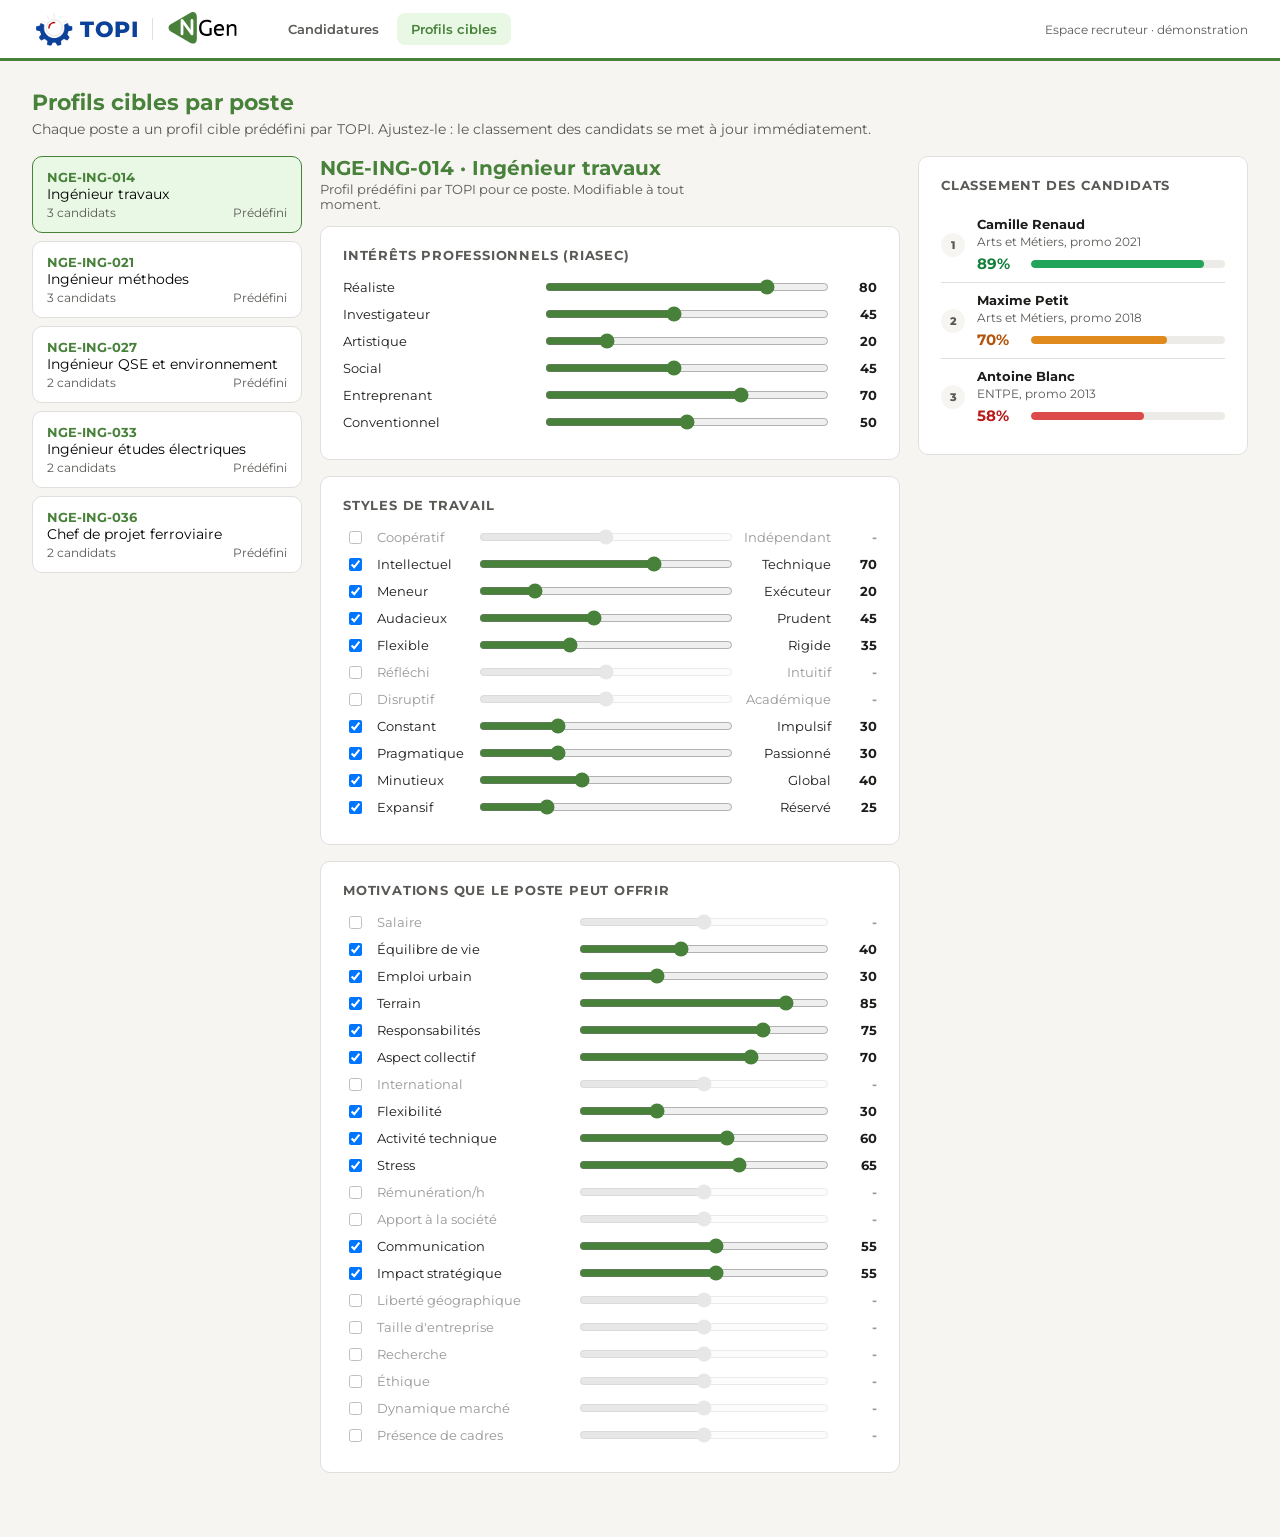
==== cibles.html @ a1227dcd "Démo TOPI x NGen : offre Adéquation au poste (données fictives) Co-Authored-By: Claude Sonnet 5 <nor" ====
<!doctype html>
<html lang="fr">
<head>
<meta charset="utf-8">
<meta name="viewport" content="width=device-width, initial-scale=1">
<meta name="robots" content="noindex, nofollow">
<title>Profils cibles - TOPI x NGen</title>
<link href="https://fonts.googleapis.com/css2?family=Montserrat:wght@400;500;600;700;800&display=swap" rel="stylesheet">
<link rel="stylesheet" href="style.css">
</head>
<body>
<div class="topbar">
  <div class="logo"><img src="topi-logo.png" alt="">TOPI</div>
  <div class="sep"></div>
  <img class="ngen" src="ngen-logo.svg" alt="NGen">
  <nav><a href="index.html">Candidatures</a><a href="cibles.html" class="on">Profils cibles</a></nav>
  <div class="right">Espace recruteur · démonstration</div>
</div>
<main class="wide">
  <div class="pagehead">
    <div>
      <h1>Profils cibles par poste</h1>
      <p class="sub">Chaque poste a un profil cible prédéfini par TOPI. Ajustez-le : le classement des candidats se met à jour immédiatement.</p>
    </div>
  </div>
  <div class="editor">
    <div class="plist" id="plist"></div>
    <div id="editor"></div>
    <div class="card rank" id="rank"></div>
  </div>
</main>
<script src="data.js"></script>
<script src="defs.js"></script>
<script src="scoring.js"></script>
<script>
const params = new URLSearchParams(location.search);
const refs = Object.keys(CIBLES_DEFAUT);
const titres = Object.fromEntries(CANDIDATS.map(c => [c.ref, c.poste]));
let ref = refs.includes(params.get("ref")) ? params.get("ref") : refs[0];
let cible = getCible(ref);

const commit = () => { saveCible(ref, cible); renderList(); renderHead(); renderRank(); };

function renderList() {
  document.getElementById("plist").innerHTML = refs.map(r => {
    const n = CANDIDATS.filter(c => c.ref === r).length;
    return `<button data-ref="${r}" class="${r === ref ? "on" : ""}"><b>${r}</b>${titres[r]}<small><span>${n} candidat${n > 1 ? "s" : ""}</span>${isModified(r) ? '<span class="mod">Modifié</span>' : "<span>Prédéfini</span>"}</small></button>`;
  }).join("");
  document.querySelectorAll("#plist button").forEach(b => b.onclick = () => { ref = b.dataset.ref; cible = getCible(ref); history.replaceState(null, "", "?ref=" + ref); renderAll(); });
}

function renderHead() {
  const h = document.getElementById("edhead");
  if (!h) return;
  h.querySelector("button").style.visibility = isModified(ref) ? "visible" : "hidden";
  h.querySelector("p").textContent = isModified(ref) ? "Profil modifié par vous. Vous pouvez revenir au profil prédéfini par TOPI." : "Profil prédéfini par TOPI pour ce poste. Modifiable à tout moment.";
}

function buildEditor() {
  const el = document.getElementById("editor");
  el.innerHTML = `
    <div class="edhead" id="edhead"><div><h1>${ref} · ${titres[ref]}</h1><p></p></div><button class="btn" id="restore">Restaurer le profil prédéfini</button></div>
    <div class="card edcard"><h2>Intérêts professionnels (RIASEC)</h2><div id="sec-r"></div></div>
    <div class="card edcard"><h2>Styles de travail</h2><div id="sec-a"></div></div>
    <div class="card edcard"><h2>Motivations que le poste peut offrir</h2><div id="sec-c"></div></div>`;
  document.getElementById("restore").onclick = () => { resetCible(ref); cible = getCible(ref); buildEditor(); commit(); };

  // RIASEC : toujours actifs
  const sr = document.getElementById("sec-r");
  RIA_ORDER.forEach(k => {
    const row = document.createElement("div"); row.className = "slrow nocheck";
    row.innerHTML = `<span>${RIASEC_LABELS[k]}</span><input type="range" min="0" max="100" value="${cible.riasec[k]}"><span class="v">${cible.riasec[k]}</span>`;
    const inp = row.querySelector("input"), v = row.querySelector(".v");
    inp.oninput = () => { cible.riasec[k] = +inp.value; v.textContent = inp.value; commit(); };
    sr.appendChild(row);
  });

  // Styles de travail : axe gauche <-> droite, avec case "compter"
  const sa = document.getElementById("sec-a");
  AXES.forEach((pair, i) => {
    const on = cible.axes[i] != null, val = on ? cible.axes[i] : 50;
    const row = document.createElement("div"); row.className = "slrow ax" + (on ? "" : " off");
    row.innerHTML = `<input type="checkbox" ${on ? "checked" : ""} title="Compter ce critère"><span title="${DIMENSIONS_TITRES[i]}">${pair[0]}</span><input type="range" min="0" max="100" value="${val}" ${on ? "" : "disabled"}><span class="rt">${pair[1]}</span><span class="v">${on ? val : "-"}</span>`;
    const [cb, , rg, , v] = [...row.children];
    cb.onchange = () => { if (cb.checked) { cible.axes[i] = +rg.value; rg.disabled = false; row.classList.remove("off"); v.textContent = rg.value; } else { delete cible.axes[i]; rg.disabled = true; row.classList.add("off"); v.textContent = "-"; } commit(); };
    rg.oninput = () => { cible.axes[i] = +rg.value; v.textContent = rg.value; commit(); };
    sa.appendChild(row);
  });

  // Motivations : 20 critères, avec case "compter"
  const sc = document.getElementById("sec-c");
  CRITERES.forEach(k => {
    const on = cible.crit[k] != null, val = on ? cible.crit[k] : 50;
    const row = document.createElement("div"); row.className = "slrow" + (on ? "" : " off");
    row.innerHTML = `<input type="checkbox" ${on ? "checked" : ""} title="Compter ce critère"><span title="${DEF_CRITERES[k]}">${k}</span><input type="range" min="0" max="100" value="${val}" ${on ? "" : "disabled"}><span class="v">${on ? val : "-"}</span>`;
    const [cb, , rg, v] = [...row.children];
    cb.onchange = () => { if (cb.checked) { cible.crit[k] = +rg.value; rg.disabled = false; row.classList.remove("off"); v.textContent = rg.value; } else { delete cible.crit[k]; rg.disabled = true; row.classList.add("off"); v.textContent = "-"; } commit(); };
    rg.oninput = () => { cible.crit[k] = +rg.value; v.textContent = rg.value; commit(); };
    sc.appendChild(row);
  });
  renderHead();
}

function renderRank() {
  const list = CANDIDATS.filter(c => c.ref === ref).map(c => ({ c, a: adequation(c, cible) })).sort((x, y) => y.a.global - x.a.global);
  document.getElementById("rank").innerHTML = `<h2>Classement des candidats</h2>` + list.map((r, i) => `
    <div class="rrow"><span class="n">${i + 1}</span><div><a href="profil.html?id=${r.c.id}" target="_blank" rel="noopener">${r.c.prenom} ${r.c.nom}</a><small>${r.c.parcours}</small>
    <div class="adq ${niveauAdq(r.a.global)}"><b>${r.a.global}%</b><span class="abar"><i style="width:${r.a.global}%"></i></span></div></div></div>`).join("");
}

function renderAll() { renderList(); buildEditor(); renderRank(); }
renderAll();
</script>
</body>
</html>
---- style.css ----
:root { --blue: #48813A; --accent: #C98B5A; --ink: #1b1d1a; --grey: #5a5956; --line: #E0DFDD; --bg: #F6F5F2; --soft: #E8F8E4; --ok: #48813A; }
* { box-sizing: border-box; }
body { margin: 0; font-family: "Montserrat", "Segoe UI", system-ui, sans-serif; background: var(--bg); color: var(--ink); font-size: 14px; }
a { color: var(--blue); }
.topbar { background: #fff; border-bottom: 3px solid var(--blue); display: flex; align-items: center; gap: 14px; padding: 12px 32px; }
.topbar .logo { display: flex; align-items: center; gap: 4px; font-weight: 800; font-size: 22px; color: #0B4199; letter-spacing: .5px; }
.topbar .logo img { height: 44px; width: 44px; margin: -6px 0; }
.topbar .ngen { height: 34px; width: auto; display: block; }
.topbar .sep { width: 1px; height: 22px; background: var(--line); }
.topbar .client { color: var(--grey); font-weight: 600; }
.topbar .right { margin-left: auto; color: var(--grey); font-size: 12px; }
main { max-width: 1180px; margin: 0 auto; padding: 28px 32px 48px; }
h1 { font-size: 22px; margin: 0 0 4px; color: var(--blue); }
.sub { color: var(--grey); margin: 0 0 20px; }
.card { background: #fff; border: 1px solid var(--line); border-radius: 10px; padding: 20px 22px; }
.card h2 { font-size: 13px; text-transform: uppercase; letter-spacing: .8px; color: var(--grey); margin: 0 0 14px; }
.toolbar { display: flex; align-items: center; gap: 14px; margin-bottom: 12px; color: var(--grey); font-size: 12px; }
.btn { border: 1px solid var(--line); background: #fff; color: var(--blue); padding: 6px 12px; border-radius: 6px; font: inherit; font-weight: 600; cursor: pointer; }
.btn:hover { background: var(--soft); }
table { width: 100%; border-collapse: collapse; }
thead th { white-space: nowrap; text-align: left; font-size: 12px; text-transform: uppercase; letter-spacing: .6px; color: var(--grey); padding: 10px 12px 4px; background: #fff; }
thead th.sortable { cursor: pointer; user-select: none; }
thead th.sortable:hover { color: var(--blue); }
thead th .arrow { display: inline-block; width: 12px; color: var(--accent); }
.filters td { padding: 0 12px 10px; border-bottom: 2px solid var(--line); }
.filters input { width: 100%; padding: 6px 8px; border: 1px solid var(--line); border-radius: 6px; font: inherit; font-size: 12px; }
.filters input:focus { outline: 2px solid var(--soft); border-color: var(--blue); }
tbody td { padding: 14px 12px; border-bottom: 1px solid var(--line); vertical-align: middle; }
tbody tr:hover { background: #FAFAF7; }
.ref { font-weight: 700; color: var(--blue); }
.ref small { display: block; font-weight: 500; color: var(--grey); font-size: 11px; }
.pill { white-space: nowrap; display: inline-block; padding: 3px 9px; border-radius: 999px; background: var(--soft); color: var(--blue); font-weight: 700; font-size: 12px; text-decoration: none; }
.pill:hover { background: var(--blue); color: #fff; }
.pill.cv { background: #F7EBE0; color: #8A5A33; }
.pill.cv:hover { background: var(--accent); color: #fff; }
.empty { padding: 24px; text-align: center; color: var(--grey); display: none; }
.foot { margin-top: 16px; color: var(--grey); font-size: 12px; }

.back { display: inline-block; margin-bottom: 14px; text-decoration: none; font-weight: 600; }
.head { display: flex; gap: 22px; align-items: center; flex-wrap: wrap; }
.avatar { width: 56px; height: 56px; border-radius: 50%; background: var(--blue); color: #fff; display: grid; place-items: center; font-weight: 800; font-size: 20px; }
.head h1 { margin: 0; }
.meta { color: var(--grey); font-size: 13px; margin-top: 2px; }
.head .actions { margin-left: auto; display: flex; gap: 10px; align-items: center; }
.grid2 { display: grid; grid-template-columns: 1fr 1fr; gap: 18px; margin-top: 18px; }
@media (max-width: 900px) { .grid2 { grid-template-columns: 1fr; } }
.triplet { display: flex; gap: 8px; margin: 6px 0 14px; }
.triplet .tip { background: var(--blue); color: #fff; font-weight: 800; border-radius: 6px; padding: 4px 10px; font-size: 13px; }
.triplet .tip:nth-child(2) { background: #6FA05F; }
.triplet .tip:nth-child(3) { background: #97d187; color: var(--ink); }
.bar { display: grid; grid-template-columns: 1fr 44px; gap: 10px; align-items: center; margin: 7px 0; font-size: 12.5px; }
.bar .lbl { display: flex; justify-content: space-between; gap: 8px; }
.track { height: 8px; background: #ECEBE7; border-radius: 4px; overflow: hidden; margin-top: 4px; }
.fill { height: 100%; background: var(--blue); border-radius: 4px; }
.fill.red { background: var(--accent); }
.val { text-align: right; font-weight: 700; }
.axis { display: grid; grid-template-columns: 96px 1fr 96px; gap: 10px; align-items: center; margin: 9px 0; font-size: 12px; color: var(--grey); }
.axis .r { text-align: right; }
.axis .on { color: var(--ink); font-weight: 700; }
.axis .line { position: relative; height: 4px; background: #E6E4DF; border-radius: 2px; }
.axis .line::after { content: ""; position: absolute; left: 50%; top: -4px; width: 1px; height: 12px; background: #C9C7C1; }
.axis .dot { position: absolute; top: -5px; width: 14px; height: 14px; margin-left: -7px; border-radius: 50%; background: var(--blue); border: 2px solid #fff; box-shadow: 0 0 0 1px var(--blue); }
.note { color: var(--grey); font-size: 11.5px; margin-top: 18px; }
svg text { font-family: "Montserrat", "Segoe UI", sans-serif; }

.cols2 { display: grid; grid-template-columns: 1fr 1fr; grid-template-rows: repeat(10, auto); grid-auto-flow: column; column-gap: 40px; }
@media (max-width: 900px) { .cols2 { grid-template-columns: 1fr; grid-template-rows: none; grid-auto-flow: row; } }
.tip { cursor: help; border-bottom: 1px dotted #A7A59F; }
.triplet .tip, svg .tip { border-bottom: 0; }
.tooltip { position: fixed; display: none; z-index: 50; max-width: 340px; background: var(--ink); color: #fff; padding: 10px 13px; border-radius: 8px; box-shadow: 0 8px 24px rgba(11, 20, 40, .28); font-size: 12px; line-height: 1.45; pointer-events: none; }
.tooltip b { display: block; color: #fff; margin-bottom: 3px; font-size: 12.5px; }
.tooltip span { color: #D5DCEC; font-weight: 400; }

main.wide { max-width: 1360px; }
.pagehead { display: flex; align-items: flex-start; justify-content: space-between; gap: 20px; margin-bottom: 18px; }
.pagehead .sub { margin: 0; }
.btn.primary { background: var(--blue); color: #fff; border-color: var(--blue); }
.btn.primary:hover { background: #3b6a30; }
.kpis { display: grid; grid-template-columns: repeat(4, 1fr); gap: 14px; margin-bottom: 18px; }
@media (max-width: 900px) { .kpis { grid-template-columns: 1fr 1fr; } }
.kpi { background: #fff; border: 1px solid var(--line); border-radius: 10px; padding: 16px 18px; }
.kpi .kv { font-size: 30px; font-weight: 800; color: var(--blue); line-height: 1; }
.kpi .kt { font-weight: 700; margin-top: 8px; font-size: 13px; }
.kpi .ks { color: var(--grey); font-size: 12px; margin-top: 2px; }
.card.list { padding: 18px 20px 12px; }
.toolbar2 { display: flex; gap: 12px; margin-bottom: 12px; }
.search { flex: 1; }
.search input { width: 100%; padding: 10px 14px; border: 1px solid var(--line); border-radius: 8px; font: inherit; font-size: 13px; background: var(--bg); }
.search input:focus { outline: 2px solid var(--soft); border-color: var(--blue); background: #fff; }
.chips2 { display: flex; flex-wrap: wrap; gap: 8px; margin-bottom: 14px; }
.chip2 { border: 1px solid var(--line); background: #fff; color: var(--ink); border-radius: 999px; padding: 6px 12px; font: inherit; font-size: 12px; font-weight: 600; cursor: pointer; display: inline-flex; gap: 8px; align-items: center; }
.chip2 b { background: var(--bg); border-radius: 999px; padding: 1px 7px; font-size: 11px; color: var(--grey); }
.chip2:hover { border-color: var(--blue); }
.chip2.on { background: var(--blue); border-color: var(--blue); color: #fff; }
.chip2.on b { background: rgba(255, 255, 255, .22); color: #fff; }
.tablewrap { overflow-x: auto; }
.who { display: flex; align-items: center; gap: 10px; font-weight: 700; }
.av { width: 30px; height: 30px; border-radius: 50%; color: #fff; display: inline-grid; place-items: center; font-size: 11px; font-weight: 800; flex: none; }
td.muted { color: var(--grey); font-size: 12.5px; }
td.nowrap { white-space: nowrap; }
.pill.topi { display: inline-flex; align-items: center; gap: 8px; padding: 3px 12px 3px 6px; }
.pill.topi:hover .mini polygon:last-child { fill: rgba(255, 255, 255, .35); stroke: #fff; }
.pill.topi:hover .mini polygon:first-child { stroke: rgba(255, 255, 255, .5); }
.tfoot { display: flex; justify-content: space-between; color: var(--grey); font-size: 12px; padding: 12px 4px 4px; }

.rel { display: inline-flex; align-items: center; gap: 8px; padding: 5px 12px; border-radius: 999px; font-size: 12px; font-weight: 700; border: 1px solid; cursor: help; }
.rel i { width: 9px; height: 9px; border-radius: 50%; background: currentColor; }
.rel-excellent { background: #E0F2FE; color: #0369A1; border-color: #BAE6FD; }
.rel-bon { background: #DCFCE7; color: #15803D; border-color: #BBF7D0; }
.rel-convenable { background: #FEF3C7; color: #B45309; border-color: #FDE68A; }
.rel-mauvais { background: #FEE2E2; color: #B91C1C; border-color: #FECACA; }

/* ---- offre 2 : adéquation au poste ---- */
.topbar nav { display: flex; gap: 4px; margin-left: 22px; }
.topbar nav a { padding: 8px 14px; border-radius: 8px; text-decoration: none; color: var(--grey); font-weight: 600; font-size: 13px; }
.topbar nav a:hover, .topbar nav a.on { background: var(--soft); color: var(--blue); }
.adq { display: flex; align-items: center; gap: 10px; min-width: 130px; }
.adq b { font-size: 15px; width: 44px; }
.adq .abar { flex: 1; height: 8px; background: #ECEBE7; border-radius: 4px; overflow: hidden; min-width: 56px; }
.adq .abar i { display: block; height: 100%; border-radius: 4px; }
.adq.high b { color: #15803D; } .adq.high i, .fill.ad-high { background: #22A55A; }
.adq.mid b { color: #B45309; } .adq.mid i, .fill.ad-mid { background: #E08A1E; }
.adq.low b { color: #B91C1C; } .adq.low i, .fill.ad-low { background: #DC4A4A; }
.gauge.high { color: #15803D; } .gauge.mid { color: #B45309; } .gauge.low { color: #B91C1C; }
.adqcard { display: grid; grid-template-columns: 180px 1.15fr 1fr 1fr; gap: 26px; align-items: start; margin-top: 18px; }
@media (max-width: 1000px) { .adqcard { grid-template-columns: 1fr; } }
.adqcard .gcol { text-align: center; }
.adqcard .gt { font-weight: 700; margin-top: -4px; }
.adqcard .sub { margin: 10px 0; font-size: 12.5px; }
.adqcard .sl { display: flex; justify-content: space-between; margin-bottom: 4px; }
.adqcard .link { display: inline-block; margin-top: 10px; font-size: 12px; font-weight: 600; }
.pt { border-left: 3px solid; padding: 4px 0 4px 10px; margin: 9px 0; font-size: 12.5px; }
.pt b { display: block; }
.pt small { color: var(--grey); font-size: 11.5px; }
.pt.ok { border-color: #22A55A; } .pt.ko { border-color: #E08A1E; }
.track { position: relative; }
.tick { position: absolute; top: -3px; width: 2px; height: 14px; background: var(--ink); border-radius: 1px; }
.axis .tgt { position: absolute; top: -6px; width: 16px; height: 16px; margin-left: -8px; border-radius: 50%; border: 2px solid var(--accent); background: rgba(255,255,255,.6); box-sizing: border-box; }
.legend { display: flex; flex-wrap: wrap; gap: 18px; margin-top: 14px; font-size: 11.5px; color: var(--grey); }
.legend span { display: inline-flex; align-items: center; gap: 7px; }
.lg { display: inline-block; }
.lg.solid { width: 18px; height: 0; border-top: 2px solid var(--blue); }
.lg.dashed { width: 18px; height: 0; border-top: 2px dashed var(--accent); }
.lg.dot { width: 10px; height: 10px; border-radius: 50%; background: var(--blue); }
.lg.ring { width: 12px; height: 12px; border-radius: 50%; border: 2px solid var(--accent); box-sizing: border-box; }
.lg.bar { width: 18px; height: 6px; border-radius: 3px; background: var(--blue); }
.lg.tickmark { width: 2px; height: 12px; background: var(--ink); }

/* profils cibles */
.editor { display: grid; grid-template-columns: 270px 1fr 330px; gap: 18px; align-items: start; }
@media (max-width: 1100px) { .editor { grid-template-columns: 1fr; } }
.plist button { width: 100%; text-align: left; border: 1px solid var(--line); background: #fff; border-radius: 10px; padding: 12px 14px; margin-bottom: 8px; font: inherit; cursor: pointer; }
.plist button:hover { border-color: var(--blue); }
.plist button.on { border-color: var(--blue); background: var(--soft); }
.plist b { display: block; font-size: 13px; color: var(--blue); }
.plist small { color: var(--grey); font-size: 12px; display: flex; justify-content: space-between; margin-top: 2px; }
.mod { color: var(--accent); font-weight: 700; }
.edhead { display: flex; align-items: center; justify-content: space-between; gap: 12px; margin-bottom: 14px; }
.edhead h1 { margin: 0; font-size: 20px; }
.edhead p { margin: 2px 0 0; color: var(--grey); font-size: 12.5px; }
.slrow { display: grid; grid-template-columns: 24px 190px 1fr 40px; gap: 10px; align-items: center; margin: 7px 0; font-size: 12.5px; }
.slrow.ax { grid-template-columns: 24px 90px 1fr 90px 36px; }
.slrow.nocheck { grid-template-columns: 190px 1fr 40px; }
.slrow input[type=range] { width: 100%; accent-color: var(--blue); }
.slrow.off { opacity: .45; }
.slrow .v { text-align: right; font-weight: 700; }
.slrow .rt { text-align: right; }
.edcard { margin-bottom: 16px; }
.rank { position: sticky; top: 16px; }
.rrow { display: grid; grid-template-columns: 26px 1fr; gap: 10px; align-items: center; padding: 9px 0; border-bottom: 1px solid var(--line); }
.rrow:last-child { border: 0; }
.rrow .n { width: 24px; height: 24px; border-radius: 50%; background: var(--bg); display: grid; place-items: center; font-weight: 800; font-size: 11px; color: var(--grey); }
.rrow a { color: var(--ink); font-weight: 700; text-decoration: none; font-size: 13px; display: block; }
.rrow small { color: var(--grey); font-size: 11.5px; }
.rrow .adq { margin-top: 4px; }

.actions2 { display: flex; gap: 10px; align-items: center; }
.actions2 .btn { text-decoration: none; }
.list thead th, .list tbody td, .filters td { padding-left: 8px; padding-right: 8px; }
.list .filters input { min-width: 0; }
.adq { min-width: 112px; }
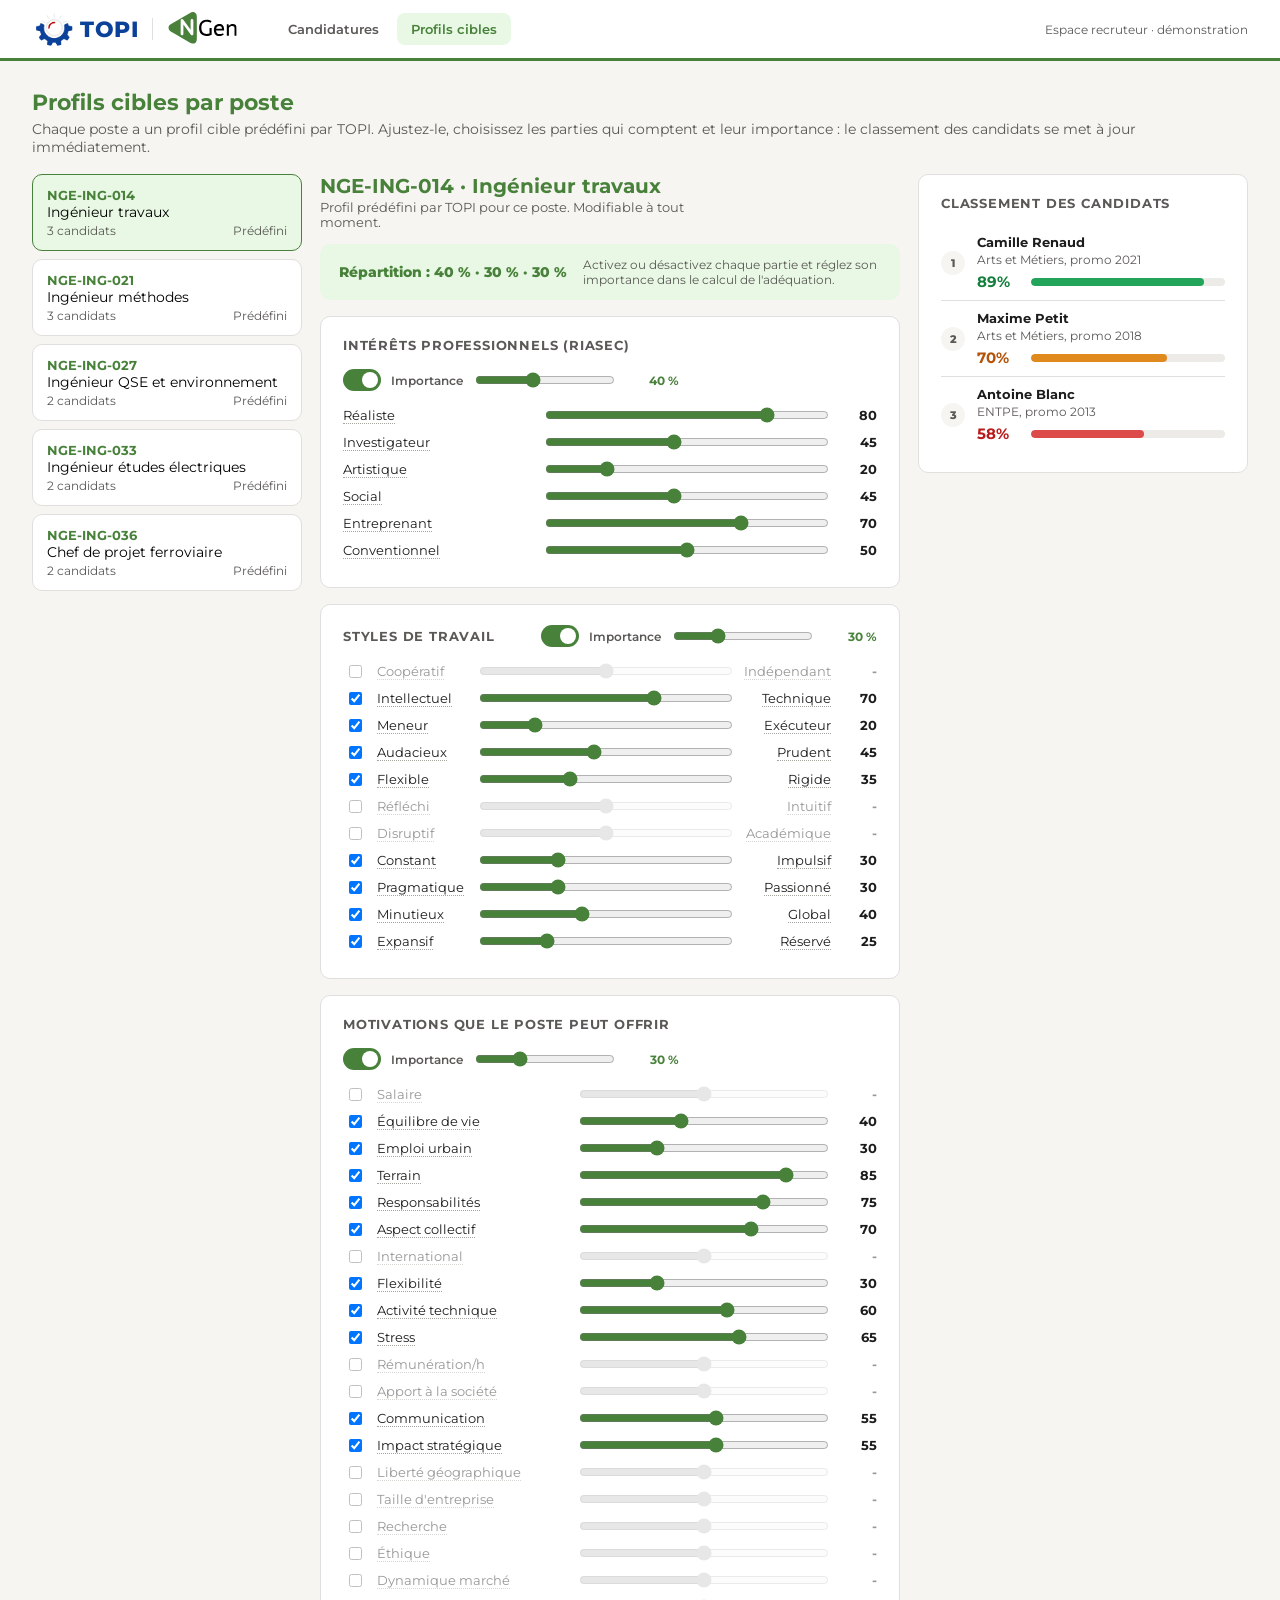
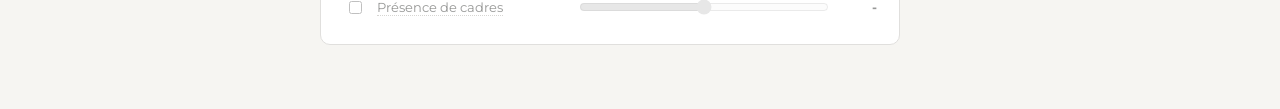
==== commit 19dc7800: "Profils cibles : activation et importance des 3 parties, définitions au survol Co-Authored-By: Claud" ====
--- a/cibles.html
+++ b/cibles.html
@@ -20,7 +20,7 @@
   <div class="pagehead">
     <div>
       <h1>Profils cibles par poste</h1>
-      <p class="sub">Chaque poste a un profil cible prédéfini par TOPI. Ajustez-le : le classement des candidats se met à jour immédiatement.</p>
+      <p class="sub">Chaque poste a un profil cible prédéfini par TOPI. Ajustez-le, choisissez les parties qui comptent et leur importance : le classement des candidats se met à jour immédiatement.</p>
     </div>
   </div>
   <div class="editor">
@@ -29,6 +29,7 @@
     <div class="card rank" id="rank"></div>
   </div>
 </main>
+<div id="tooltip" class="tooltip" role="tooltip"></div>
 <script src="data.js"></script>
 <script src="defs.js"></script>
 <script src="scoring.js"></script>
@@ -38,6 +39,14 @@
 const titres = Object.fromEntries(CANDIDATS.map(c => [c.ref, c.poste]));
 let ref = refs.includes(params.get("ref")) ? params.get("ref") : refs[0];
 let cible = getCible(ref);
+
+const esc = s => s.replace(/&/g, "&amp;").replace(/"/g, "&quot;").replace(/</g, "&lt;");
+const tip = (kind, key, inner) => `<span class="tip" data-kind="${kind}" data-key="${esc(key)}">${inner}</span>`;
+const SECTIONS = [
+  { k: "riasec", titre: "Intérêts professionnels (RIASEC)", sec: "sec-r" },
+  { k: "axes", titre: "Styles de travail", sec: "sec-a" },
+  { k: "crit", titre: "Motivations que le poste peut offrir", sec: "sec-c" }
+];
 
 const commit = () => { saveCible(ref, cible); renderList(); renderHead(); renderRank(); };
 
@@ -56,48 +65,86 @@
   h.querySelector("p").textContent = isModified(ref) ? "Profil modifié par vous. Vous pouvez revenir au profil prédéfini par TOPI." : "Profil prédéfini par TOPI pour ce poste. Modifiable à tout moment.";
 }
 
+// ---- pondération des 3 parties ----
+function refreshWeights() {
+  const eff = poidsEffectifs(cible), nbActifs = SECTIONS.filter(s => cible.actifs[s.k]).length;
+  SECTIONS.forEach(s => {
+    const w = document.querySelector(`.wctl[data-k="${s.k}"]`), on = cible.actifs[s.k];
+    w.querySelector('input[type=checkbox]').checked = on;
+    const rg = w.querySelector("input[type=range]");
+    rg.value = eff[s.k]; rg.disabled = !on || nbActifs === 1;
+    w.querySelector("b").textContent = on ? eff[s.k] + " %" : "Exclu";
+    w.classList.toggle("off", !on);
+    document.getElementById(s.sec).parentElement.classList.toggle("secoff", !on);
+  });
+  const t = document.getElementById("wsum");
+  if (t) t.textContent = nbActifs === 1 ? "Une seule partie est comptée : elle pèse 100 %." : "Répartition : " + SECTIONS.filter(s => cible.actifs[s.k]).map(s => eff[s.k] + " %").join(" · ");
+}
+
+function bindWeights() {
+  SECTIONS.forEach(s => {
+    const w = document.querySelector(`.wctl[data-k="${s.k}"]`);
+    w.querySelector('input[type=checkbox]').onchange = ev => {
+      if (!ev.target.checked && SECTIONS.filter(x => cible.actifs[x.k]).length === 1) { ev.target.checked = true; return; }
+      cible.actifs[s.k] = ev.target.checked; refreshWeights(); commit();
+    };
+    w.querySelector("input[type=range]").oninput = ev => {
+      const v = +ev.target.value, others = SECTIONS.filter(x => x.k !== s.k && cible.actifs[x.k]);
+      if (!others.length) return;
+      const raw = others.reduce((a, x) => a + cible.poids[x.k], 0);
+      cible.poids[s.k] = v;
+      others.forEach(x => cible.poids[x.k] = Math.max(0, Math.round(raw ? (100 - v) * cible.poids[x.k] / raw : (100 - v) / others.length)));
+      refreshWeights(); commit();
+    };
+  });
+  refreshWeights();
+}
+
+function wctl(s) {
+  return `<div class="sechead"><h2>${s.titre}</h2><div class="wctl" data-k="${s.k}"><label class="sw" title="Compter cette partie dans l'adéquation"><input type="checkbox"><span></span></label><span class="wl">Importance</span><input type="range" min="0" max="100"><b></b></div></div>`;
+}
+
 function buildEditor() {
   const el = document.getElementById("editor");
   el.innerHTML = `
     <div class="edhead" id="edhead"><div><h1>${ref} · ${titres[ref]}</h1><p></p></div><button class="btn" id="restore">Restaurer le profil prédéfini</button></div>
-    <div class="card edcard"><h2>Intérêts professionnels (RIASEC)</h2><div id="sec-r"></div></div>
-    <div class="card edcard"><h2>Styles de travail</h2><div id="sec-a"></div></div>
-    <div class="card edcard"><h2>Motivations que le poste peut offrir</h2><div id="sec-c"></div></div>`;
+    <div class="card wsumcard"><span id="wsum"></span><span class="hint2">Activez ou désactivez chaque partie et réglez son importance dans le calcul de l'adéquation.</span></div>
+    <div class="card edcard">${wctl(SECTIONS[0])}<div id="sec-r"></div></div>
+    <div class="card edcard">${wctl(SECTIONS[1])}<div id="sec-a"></div></div>
+    <div class="card edcard">${wctl(SECTIONS[2])}<div id="sec-c"></div></div>`;
   document.getElementById("restore").onclick = () => { resetCible(ref); cible = getCible(ref); buildEditor(); commit(); };
 
-  // RIASEC : toujours actifs
   const sr = document.getElementById("sec-r");
   RIA_ORDER.forEach(k => {
     const row = document.createElement("div"); row.className = "slrow nocheck";
-    row.innerHTML = `<span>${RIASEC_LABELS[k]}</span><input type="range" min="0" max="100" value="${cible.riasec[k]}"><span class="v">${cible.riasec[k]}</span>`;
+    row.innerHTML = `<span>${tip("riasec", k, RIASEC_LABELS[k])}</span><input type="range" min="0" max="100" value="${cible.riasec[k]}"><span class="v">${cible.riasec[k]}</span>`;
     const inp = row.querySelector("input"), v = row.querySelector(".v");
     inp.oninput = () => { cible.riasec[k] = +inp.value; v.textContent = inp.value; commit(); };
     sr.appendChild(row);
   });
 
-  // Styles de travail : axe gauche <-> droite, avec case "compter"
   const sa = document.getElementById("sec-a");
   AXES.forEach((pair, i) => {
     const on = cible.axes[i] != null, val = on ? cible.axes[i] : 50;
     const row = document.createElement("div"); row.className = "slrow ax" + (on ? "" : " off");
-    row.innerHTML = `<input type="checkbox" ${on ? "checked" : ""} title="Compter ce critère"><span title="${DIMENSIONS_TITRES[i]}">${pair[0]}</span><input type="range" min="0" max="100" value="${val}" ${on ? "" : "disabled"}><span class="rt">${pair[1]}</span><span class="v">${on ? val : "-"}</span>`;
+    row.innerHTML = `<input type="checkbox" ${on ? "checked" : ""} title="Compter ce critère"><span>${tip("style", pair[0], pair[0])}</span><input type="range" min="0" max="100" value="${val}" ${on ? "" : "disabled"}><span class="rt">${tip("style", pair[1], pair[1])}</span><span class="v">${on ? val : "-"}</span>`;
     const [cb, , rg, , v] = [...row.children];
     cb.onchange = () => { if (cb.checked) { cible.axes[i] = +rg.value; rg.disabled = false; row.classList.remove("off"); v.textContent = rg.value; } else { delete cible.axes[i]; rg.disabled = true; row.classList.add("off"); v.textContent = "-"; } commit(); };
     rg.oninput = () => { cible.axes[i] = +rg.value; v.textContent = rg.value; commit(); };
     sa.appendChild(row);
   });
 
-  // Motivations : 20 critères, avec case "compter"
   const sc = document.getElementById("sec-c");
   CRITERES.forEach(k => {
     const on = cible.crit[k] != null, val = on ? cible.crit[k] : 50;
     const row = document.createElement("div"); row.className = "slrow" + (on ? "" : " off");
-    row.innerHTML = `<input type="checkbox" ${on ? "checked" : ""} title="Compter ce critère"><span title="${DEF_CRITERES[k]}">${k}</span><input type="range" min="0" max="100" value="${val}" ${on ? "" : "disabled"}><span class="v">${on ? val : "-"}</span>`;
+    row.innerHTML = `<input type="checkbox" ${on ? "checked" : ""} title="Compter ce critère"><span>${tip("critere", k, k)}</span><input type="range" min="0" max="100" value="${val}" ${on ? "" : "disabled"}><span class="v">${on ? val : "-"}</span>`;
     const [cb, , rg, v] = [...row.children];
     cb.onchange = () => { if (cb.checked) { cible.crit[k] = +rg.value; rg.disabled = false; row.classList.remove("off"); v.textContent = rg.value; } else { delete cible.crit[k]; rg.disabled = true; row.classList.add("off"); v.textContent = "-"; } commit(); };
     rg.oninput = () => { cible.crit[k] = +rg.value; v.textContent = rg.value; commit(); };
     sc.appendChild(row);
   });
+  bindWeights();
   renderHead();
 }
 
@@ -110,6 +157,32 @@
 
 function renderAll() { renderList(); buildEditor(); renderRank(); }
 renderAll();
+
+// ---- définitions au survol (identique aux profils candidats) ----
+const tt = document.getElementById("tooltip");
+function content(el) {
+  const kind = el.dataset.kind, key = el.dataset.key;
+  if (kind === "riasec") return [RIASEC_LABELS[key], DEF_RIASEC[key]];
+  if (kind === "critere") return [key, DEF_CRITERES[key]];
+  const i = AXES.findIndex(p => p.includes(key));
+  return [key + " (" + DIMENSIONS[i] + ")", DEF_STYLES[key]];
+}
+function place(e) {
+  const pad = 14, w = tt.offsetWidth, h = tt.offsetHeight;
+  let x = e.clientX + pad, y = e.clientY + pad;
+  if (x + w > innerWidth - 8) x = e.clientX - w - pad;
+  if (y + h > innerHeight - 8) y = e.clientY - h - pad;
+  tt.style.left = Math.max(8, x) + "px"; tt.style.top = Math.max(8, y) + "px";
+}
+document.addEventListener("mouseover", e => {
+  const el = e.target.closest(".tip");
+  if (!el) return;
+  const [title, text] = content(el);
+  tt.innerHTML = `<b>${title}</b><span>${text}</span>`;
+  tt.style.display = "block"; place(e);
+});
+document.addEventListener("mousemove", e => { if (tt.style.display === "block") place(e); });
+document.addEventListener("mouseout", e => { if (e.target.closest(".tip")) tt.style.display = "none"; });
 </script>
 </body>
 </html>
--- a/style.css
+++ b/style.css
@@ -179,3 +179,27 @@
 .list thead th, .list tbody td, .filters td { padding-left: 8px; padding-right: 8px; }
 .list .filters input { min-width: 0; }
 .adq { min-width: 112px; }
+
+/* pondération des 3 parties */
+.sechead { display: flex; align-items: center; justify-content: space-between; gap: 16px; margin-bottom: 14px; flex-wrap: wrap; }
+.sechead h2 { margin: 0; }
+.wctl { display: flex; align-items: center; gap: 10px; font-size: 12px; }
+.wctl .wl { color: var(--grey); font-weight: 600; }
+.wctl input[type=range] { width: 140px; accent-color: var(--blue); }
+.wctl b { min-width: 52px; text-align: right; color: var(--blue); }
+.wctl.off b { color: var(--grey); }
+.sw { position: relative; display: inline-block; width: 38px; height: 22px; }
+.sw input { opacity: 0; width: 0; height: 0; }
+.sw span { position: absolute; inset: 0; background: #C9C7C1; border-radius: 22px; cursor: pointer; transition: background .15s; }
+.sw span::before { content: ""; position: absolute; width: 16px; height: 16px; left: 3px; top: 3px; background: #fff; border-radius: 50%; transition: transform .15s; }
+.sw input:checked + span { background: var(--blue); }
+.sw input:checked + span::before { transform: translateX(16px); }
+.secoff > div:last-child { opacity: .4; pointer-events: none; }
+.wsumcard { display: flex; align-items: center; justify-content: space-between; gap: 16px; margin-bottom: 16px; padding: 12px 18px; background: var(--soft); border-color: transparent; }
+.wsumcard #wsum { font-weight: 800; color: var(--blue); }
+.wsumcard .hint2 { color: var(--grey); font-size: 12px; }
+.slrow .tip { border-bottom: 1px dotted #A7A59F; cursor: help; }
+
+.adqcard .sub.off { opacity: .55; }
+.adqcard .sl small { color: var(--grey); font-weight: 500; }
+.wsumcard #wsum { white-space: nowrap; }
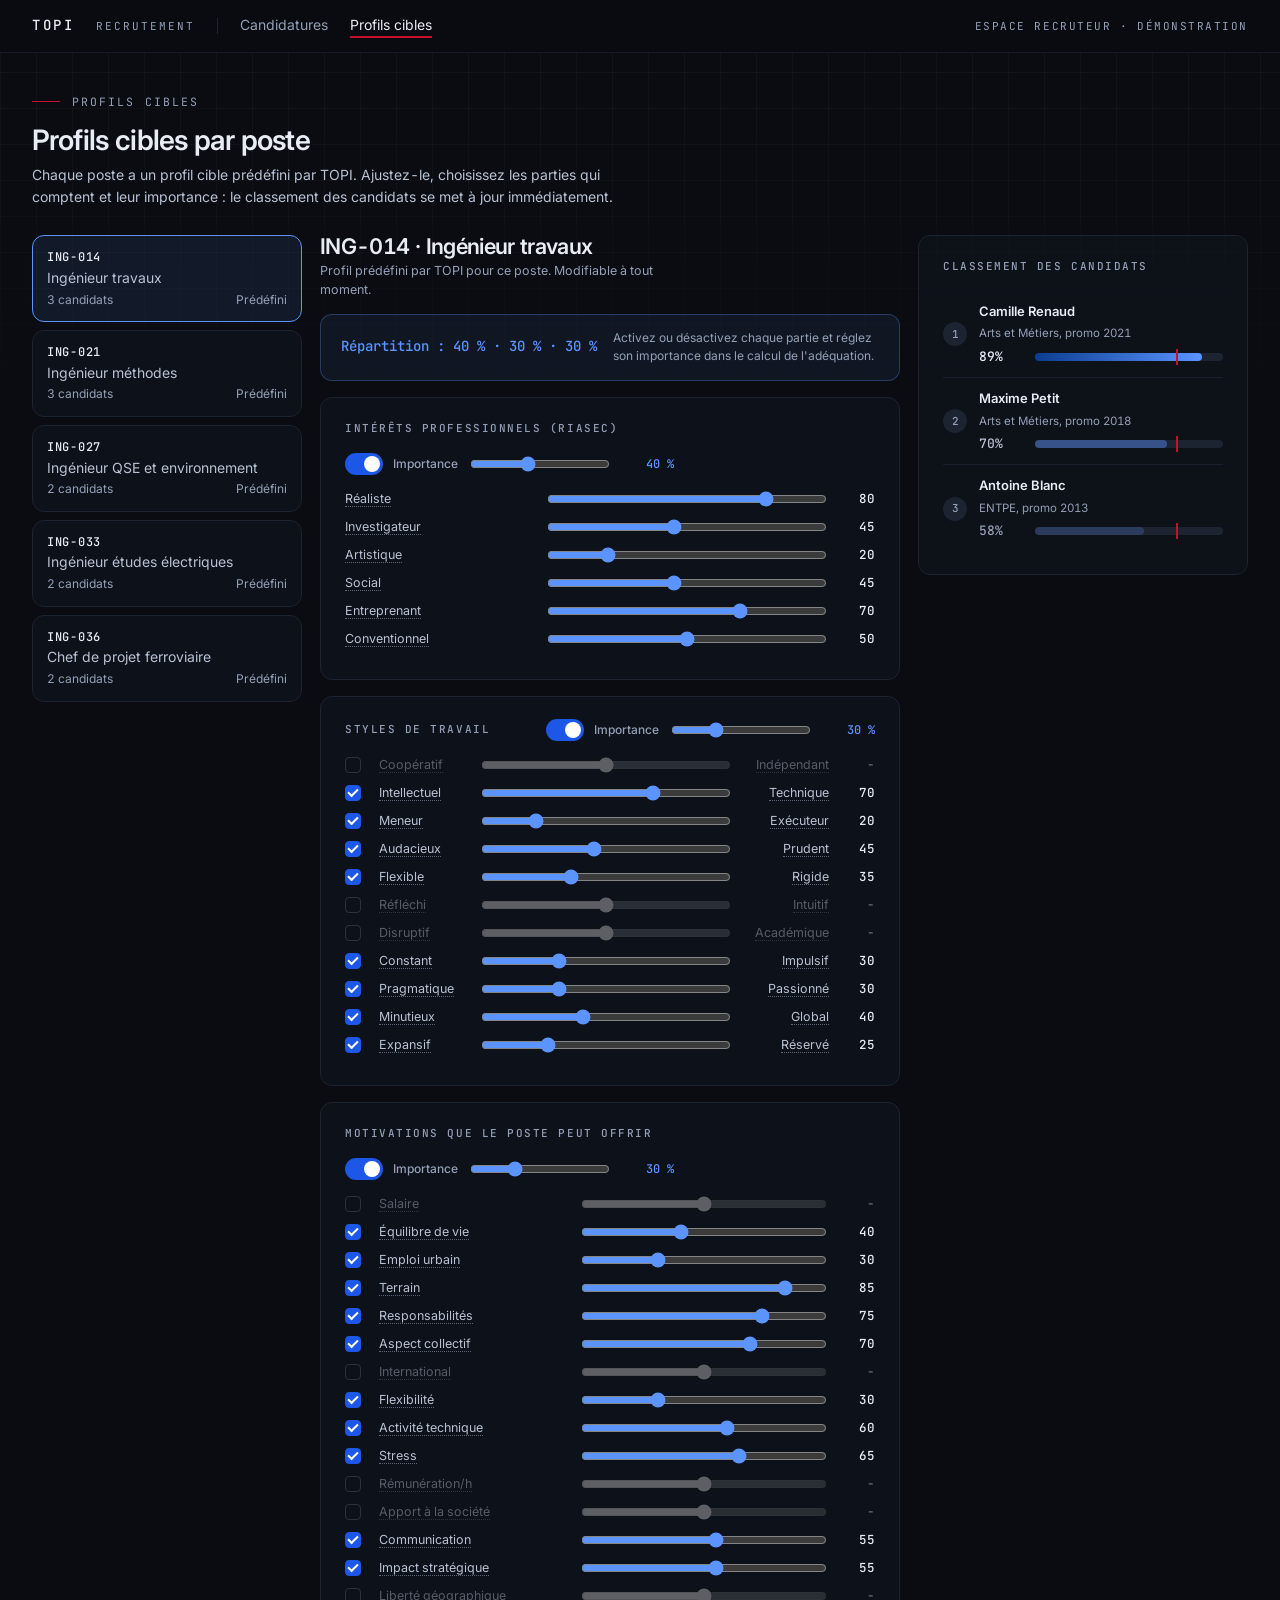
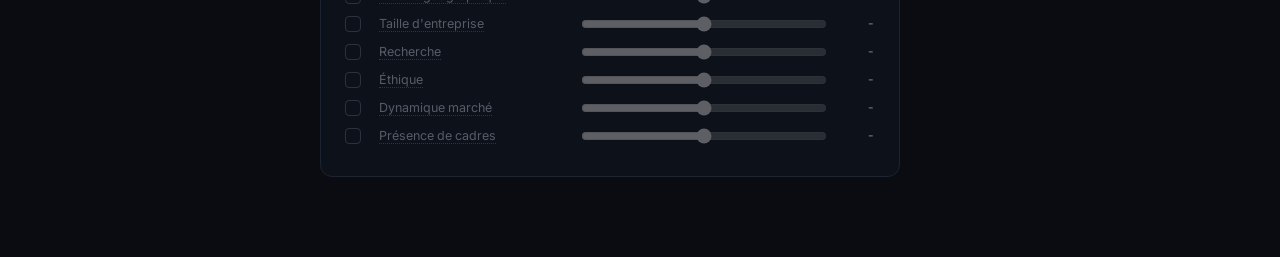
==== commit 2de12b2a: "Démo TOPI Recrutement (données fictives) Co-Authored-By: Claude Sonnet 5.5 <noreply@anthropic.com>" ====
--- a/cibles.html
+++ b/cibles.html
@@ -4,21 +4,24 @@
 <meta charset="utf-8">
 <meta name="viewport" content="width=device-width, initial-scale=1">
 <meta name="robots" content="noindex, nofollow">
-<title>Profils cibles - TOPI x NGen</title>
-<link href="https://fonts.googleapis.com/css2?family=Montserrat:wght@400;500;600;700;800&display=swap" rel="stylesheet">
-<link rel="stylesheet" href="style.css">
+<title>Profils cibles · TOPI Recrutement</title>
+<link href="https://fonts.googleapis.com/css2?family=Inter:wght@400;500;600;700&family=JetBrains+Mono:wght@400;500&display=swap" rel="stylesheet">
+<link rel="icon" href="favicon-32x32.png" sizes="32x32" type="image/png">
+<link rel="icon" href="favicon-192x192.png" sizes="192x192" type="image/png">
+<link rel="stylesheet" href="style.css?v=20261014b">
 </head>
 <body>
-<div class="topbar">
-  <div class="logo"><img src="topi-logo.png" alt="">TOPI</div>
-  <div class="sep"></div>
-  <img class="ngen" src="ngen-logo.svg" alt="NGen">
+<header class="topbar">
+  <a class="logo" href="index.html">TOPI</a>
+  <span class="prod">Recrutement</span>
+  <span class="sep"></span>
   <nav><a href="index.html">Candidatures</a><a href="cibles.html" class="on">Profils cibles</a></nav>
   <div class="right">Espace recruteur · démonstration</div>
-</div>
+</header>
 <main class="wide">
   <div class="pagehead">
     <div>
+      <div class="eyebrow"><span class="rule"></span>Profils cibles</div>
       <h1>Profils cibles par poste</h1>
       <p class="sub">Chaque poste a un profil cible prédéfini par TOPI. Ajustez-le, choisissez les parties qui comptent et leur importance : le classement des candidats se met à jour immédiatement.</p>
     </div>
@@ -30,9 +33,9 @@
   </div>
 </main>
 <div id="tooltip" class="tooltip" role="tooltip"></div>
-<script src="data.js"></script>
-<script src="defs.js"></script>
-<script src="scoring.js"></script>
+<script src="data.js?v=20261014b"></script>
+<script src="defs.js?v=20261014b"></script>
+<script src="scoring.js?v=20261014b"></script>
 <script>
 const params = new URLSearchParams(location.search);
 const refs = Object.keys(CIBLES_DEFAUT);
--- a/style.css
+++ b/style.css
@@ -1,205 +1,327 @@
-:root { --blue: #48813A; --accent: #C98B5A; --ink: #1b1d1a; --grey: #5a5956; --line: #E0DFDD; --bg: #F6F5F2; --soft: #E8F8E4; --ok: #48813A; }
+/*
+ * Thème des démos TOPI Recrutement : mêmes jetons que le site topi-test.com
+ * (graphite, filets fins, Inter, JetBrains Mono, bleu d'action, rouge signal).
+ */
+:root {
+  --graphite: #0A0C11;
+  --surface: #12161F;
+  --line: #1C2331;
+  --ink: #E8ECF4;
+  --body: #B8C2D4;
+  --muted: #93A0B8;
+  --brand: #0B3D91;
+  --accent: #5B94FF;
+  --action: #1D57E8;
+  --signal: #C8102E;
+  --ok: #34C77B;
+  --warn: #F0A23B;
+  --bad: #EF5A5A;
+  --font-sans: "Inter", system-ui, -apple-system, "Segoe UI", sans-serif;
+  --font-mono: "JetBrains Mono", ui-monospace, "Cascadia Mono", Consolas, monospace;
+}
 * { box-sizing: border-box; }
-body { margin: 0; font-family: "Montserrat", "Segoe UI", system-ui, sans-serif; background: var(--bg); color: var(--ink); font-size: 14px; }
-a { color: var(--blue); }
-.topbar { background: #fff; border-bottom: 3px solid var(--blue); display: flex; align-items: center; gap: 14px; padding: 12px 32px; }
-.topbar .logo { display: flex; align-items: center; gap: 4px; font-weight: 800; font-size: 22px; color: #0B4199; letter-spacing: .5px; }
-.topbar .logo img { height: 44px; width: 44px; margin: -6px 0; }
-.topbar .ngen { height: 34px; width: auto; display: block; }
-.topbar .sep { width: 1px; height: 22px; background: var(--line); }
-.topbar .client { color: var(--grey); font-weight: 600; }
-.topbar .right { margin-left: auto; color: var(--grey); font-size: 12px; }
-main { max-width: 1180px; margin: 0 auto; padding: 28px 32px 48px; }
-h1 { font-size: 22px; margin: 0 0 4px; color: var(--blue); }
-.sub { color: var(--grey); margin: 0 0 20px; }
-.card { background: #fff; border: 1px solid var(--line); border-radius: 10px; padding: 20px 22px; }
-.card h2 { font-size: 13px; text-transform: uppercase; letter-spacing: .8px; color: var(--grey); margin: 0 0 14px; }
-.toolbar { display: flex; align-items: center; gap: 14px; margin-bottom: 12px; color: var(--grey); font-size: 12px; }
-.btn { border: 1px solid var(--line); background: #fff; color: var(--blue); padding: 6px 12px; border-radius: 6px; font: inherit; font-weight: 600; cursor: pointer; }
-.btn:hover { background: var(--soft); }
-table { width: 100%; border-collapse: collapse; }
-thead th { white-space: nowrap; text-align: left; font-size: 12px; text-transform: uppercase; letter-spacing: .6px; color: var(--grey); padding: 10px 12px 4px; background: #fff; }
-thead th.sortable { cursor: pointer; user-select: none; }
-thead th.sortable:hover { color: var(--blue); }
-thead th .arrow { display: inline-block; width: 12px; color: var(--accent); }
-.filters td { padding: 0 12px 10px; border-bottom: 2px solid var(--line); }
-.filters input { width: 100%; padding: 6px 8px; border: 1px solid var(--line); border-radius: 6px; font: inherit; font-size: 12px; }
-.filters input:focus { outline: 2px solid var(--soft); border-color: var(--blue); }
-tbody td { padding: 14px 12px; border-bottom: 1px solid var(--line); vertical-align: middle; }
-tbody tr:hover { background: #FAFAF7; }
-.ref { font-weight: 700; color: var(--blue); }
-.ref small { display: block; font-weight: 500; color: var(--grey); font-size: 11px; }
-.pill { white-space: nowrap; display: inline-block; padding: 3px 9px; border-radius: 999px; background: var(--soft); color: var(--blue); font-weight: 700; font-size: 12px; text-decoration: none; }
-.pill:hover { background: var(--blue); color: #fff; }
-.pill.cv { background: #F7EBE0; color: #8A5A33; }
-.pill.cv:hover { background: var(--accent); color: #fff; }
-.empty { padding: 24px; text-align: center; color: var(--grey); display: none; }
-.foot { margin-top: 16px; color: var(--grey); font-size: 12px; }
-
-.back { display: inline-block; margin-bottom: 14px; text-decoration: none; font-weight: 600; }
-.head { display: flex; gap: 22px; align-items: center; flex-wrap: wrap; }
-.avatar { width: 56px; height: 56px; border-radius: 50%; background: var(--blue); color: #fff; display: grid; place-items: center; font-weight: 800; font-size: 20px; }
-.head h1 { margin: 0; }
-.meta { color: var(--grey); font-size: 13px; margin-top: 2px; }
-.head .actions { margin-left: auto; display: flex; gap: 10px; align-items: center; }
+html { background: var(--graphite); scroll-behavior: smooth; -webkit-font-smoothing: antialiased; }
+body {
+  margin: 0; position: relative; background: transparent; color: var(--body);
+  font-family: var(--font-sans); font-size: 14px; line-height: 1.55; font-variant-numeric: tabular-nums;
+}
+body::before {
+  content: ""; position: absolute; inset: 0 0 auto 0; height: 460px; z-index: -1; pointer-events: none;
+  background-image: linear-gradient(rgba(255, 255, 255, .03) 1px, transparent 1px), linear-gradient(90deg, rgba(255, 255, 255, .03) 1px, transparent 1px);
+  background-size: 36px 36px;
+  -webkit-mask-image: linear-gradient(to bottom, #000 25%, transparent);
+  mask-image: linear-gradient(to bottom, #000 25%, transparent);
+}
+a { color: var(--accent); }
+h1, h2, h3 { color: var(--ink); letter-spacing: -0.03em; text-wrap: balance; }
+:focus-visible { outline: 2px solid var(--accent); outline-offset: 3px; }
+svg text { font-family: var(--font-sans); }
+
+/* ---- en-tête ---- */
+.topbar {
+  position: sticky; top: 0; z-index: 40; display: flex; align-items: center; gap: 22px; padding: 14px 32px;
+  border-bottom: 1px solid color-mix(in srgb, var(--line) 70%, transparent);
+  background: color-mix(in srgb, var(--graphite) 85%, transparent); backdrop-filter: blur(12px); -webkit-backdrop-filter: blur(12px);
+}
+.topbar .logo { font-family: var(--font-mono); font-size: 14px; font-weight: 500; letter-spacing: .18em; color: var(--ink); text-decoration: none; }
+.topbar .prod { font-family: var(--font-mono); font-size: 11px; letter-spacing: .18em; text-transform: uppercase; color: var(--muted); }
+.topbar .sep { width: 1px; height: 16px; background: var(--line); }
+.topbar nav { display: flex; gap: 22px; }
+.topbar nav a { color: var(--muted); text-decoration: none; font-size: 14px; transition: color .15s; }
+.topbar nav a:hover { color: var(--ink); }
+.topbar nav a.on { color: var(--ink); box-shadow: inset 0 -2px 0 var(--signal); padding-bottom: .15rem; }
+.topbar .right { margin-left: auto; font-family: var(--font-mono); font-size: 11px; letter-spacing: .14em; text-transform: uppercase; color: var(--muted); }
+
+main { max-width: 1180px; margin: 0 auto; padding: 40px 32px 64px; }
+main.wide { max-width: 1360px; }
+.eyebrow { display: flex; align-items: center; gap: 12px; margin-bottom: 14px; font-family: var(--font-mono); font-size: 11.5px; letter-spacing: .18em; text-transform: uppercase; color: var(--muted); }
+.eyebrow .rule { display: block; width: 28px; height: 1px; background: var(--signal); }
+h1 { font-size: clamp(1.6rem, 2.2vw, 2.1rem); font-weight: 600; line-height: 1.1; margin: 0 0 8px; }
+.sub { color: var(--body); margin: 0 0 22px; max-width: 68ch; }
+.pagehead { display: flex; align-items: flex-start; justify-content: space-between; gap: 20px; margin-bottom: 28px; }
+.pagehead .sub { margin: 0; }
+.actions2 { display: flex; gap: 10px; align-items: center; flex-wrap: wrap; justify-content: flex-end; }
+
+/* ---- surfaces ---- */
+.card {
+  background: color-mix(in srgb, var(--surface) 55%, transparent); border: 1px solid var(--line);
+  border-radius: 12px; padding: 22px 24px;
+}
+.card h2 { font-family: var(--font-mono); font-size: 11px; font-weight: 500; text-transform: uppercase; letter-spacing: .14em; color: var(--muted); margin: 0 0 16px; }
+.card.list { padding: 20px 22px 14px; }
+.note { color: var(--muted); font-size: 11.5px; margin-top: 18px; }
+.foot { margin-top: 18px; color: var(--muted); font-size: 12px; }
+.back { display: inline-block; margin-bottom: 16px; color: var(--muted); text-decoration: none; font-size: 13px; transition: color .15s; }
+.back:hover { color: var(--ink); }
+.meta { color: var(--muted); font-size: 13px; margin-top: 2px; }
 .grid2 { display: grid; grid-template-columns: 1fr 1fr; gap: 18px; margin-top: 18px; }
 @media (max-width: 900px) { .grid2 { grid-template-columns: 1fr; } }
-.triplet { display: flex; gap: 8px; margin: 6px 0 14px; }
-.triplet .tip { background: var(--blue); color: #fff; font-weight: 800; border-radius: 6px; padding: 4px 10px; font-size: 13px; }
-.triplet .tip:nth-child(2) { background: #6FA05F; }
-.triplet .tip:nth-child(3) { background: #97d187; color: var(--ink); }
-.bar { display: grid; grid-template-columns: 1fr 44px; gap: 10px; align-items: center; margin: 7px 0; font-size: 12.5px; }
+
+/* ---- boutons ---- */
+.btn {
+  display: inline-flex; align-items: center; gap: .5rem; border: 1px solid var(--line); background: transparent; color: var(--ink);
+  padding: .5rem .95rem; border-radius: 6px; font: inherit; font-size: 13px; font-weight: 600; cursor: pointer; text-decoration: none;
+  transition: border-color .15s, color .15s, background .15s;
+}
+.btn:hover { border-color: var(--accent); color: var(--accent); }
+.btn.primary { background: var(--action); border-color: var(--action); color: #fff; }
+.btn.primary:hover { background: var(--accent); border-color: var(--accent); color: #fff; }
+.btn:disabled { opacity: .4; cursor: not-allowed; }
+.btn:disabled:hover { border-color: var(--line); color: var(--ink); }
+.btn.primary:disabled:hover { background: var(--action); border-color: var(--action); color: #fff; }
+.opt { background: color-mix(in srgb, var(--accent) 16%, transparent); color: var(--accent); border-radius: 999px; padding: 1px 8px; font-family: var(--font-mono); font-size: 10px; letter-spacing: .08em; text-transform: uppercase; }
+.toast { display: none; background: var(--surface); color: var(--ink); border: 1px solid var(--line); border-left: 2px solid var(--signal); border-radius: 8px; padding: 10px 14px; margin: 12px 0 0; font-size: 12.5px; }
+
+/* ---- indicateurs ---- */
+.kpis { display: grid; grid-template-columns: repeat(4, 1fr); gap: 28px; margin-bottom: 30px; }
+@media (max-width: 900px) { .kpis { grid-template-columns: 1fr 1fr; } }
+.kpi .kv { font-family: var(--font-mono); font-size: 2rem; font-weight: 500; color: var(--ink); line-height: 1.1; padding-bottom: .55rem; border-bottom: 1px solid var(--accent); }
+.kpi .kt { font-family: var(--font-mono); font-size: 11px; font-weight: 500; letter-spacing: .14em; text-transform: uppercase; color: var(--muted); margin-top: .65rem; }
+.kpi .ks { color: var(--muted); font-size: 12px; margin-top: 4px; }
+
+/* ---- liste des candidatures ---- */
+.toolbar2 { display: flex; gap: 12px; margin-bottom: 14px; }
+.search { flex: 1; }
+.search input { width: 100%; padding: 10px 14px; border: 1px solid var(--line); border-radius: 8px; font: inherit; font-size: 13px; background: var(--graphite); color: var(--ink); }
+.search input::placeholder, .filters input::placeholder { color: color-mix(in srgb, var(--muted) 65%, transparent); }
+.search input:focus { outline: none; border-color: var(--accent); }
+.chips2 { display: flex; flex-wrap: wrap; gap: 8px; margin-bottom: 16px; }
+.chip2 { border: 1px solid var(--line); background: transparent; color: var(--body); border-radius: 999px; padding: 6px 12px; font: inherit; font-size: 12px; font-weight: 500; cursor: pointer; display: inline-flex; gap: 8px; align-items: center; transition: border-color .15s, color .15s, background .15s; }
+.chip2 b { font-family: var(--font-mono); background: var(--line); border-radius: 999px; padding: 1px 7px; font-size: 10.5px; font-weight: 500; color: var(--muted); }
+.chip2:hover { border-color: var(--accent); color: var(--ink); }
+.chip2.on { background: color-mix(in srgb, var(--accent) 16%, transparent); border-color: var(--accent); color: var(--ink); }
+.chip2.on b { background: var(--accent); color: var(--graphite); }
+.tablewrap { overflow-x: auto; }
+table { width: 100%; border-collapse: collapse; }
+thead th { white-space: nowrap; text-align: left; font-family: var(--font-mono); font-size: 10.5px; font-weight: 500; text-transform: uppercase; letter-spacing: .12em; color: var(--muted); padding: 10px 12px 6px; }
+thead th.sortable { cursor: pointer; user-select: none; transition: color .15s; }
+thead th.sortable:hover { color: var(--ink); }
+thead th .arrow { display: inline-block; width: 12px; color: var(--signal); }
+.filters td { padding: 0 12px 12px; border-bottom: 1px solid var(--line); }
+.filters input { width: 100%; padding: 6px 8px; border: 1px solid var(--line); border-radius: 6px; font: inherit; font-size: 12px; background: var(--graphite); color: var(--ink); }
+.filters input:focus { outline: none; border-color: var(--accent); }
+tbody td { padding: 14px 12px; border-bottom: 1px solid color-mix(in srgb, var(--line) 70%, transparent); vertical-align: middle; }
+tbody tr { transition: background .15s; }
+tbody tr:hover { background: color-mix(in srgb, var(--surface) 85%, transparent); }
+.list thead th, .list tbody td, .filters td { padding-left: 8px; padding-right: 8px; }
+.list .filters input { min-width: 0; }
+td.muted { color: var(--muted); font-size: 12.5px; }
+td.nowrap { white-space: nowrap; }
+td a { text-decoration-color: color-mix(in srgb, var(--accent) 40%, transparent); }
+.ref { font-family: var(--font-mono); font-size: 12.5px; font-weight: 500; color: var(--ink); }
+.ref small { display: block; font-family: var(--font-sans); font-weight: 400; color: var(--muted); font-size: 11px; }
+.who { display: flex; align-items: center; gap: 10px; font-weight: 600; color: var(--ink); }
+.av { width: 30px; height: 30px; border-radius: 50%; display: inline-grid; place-items: center; flex: none; font-family: var(--font-mono); font-size: 10.5px; font-weight: 500; color: var(--ink); background: color-mix(in srgb, var(--accent) 14%, transparent); border: 1px solid color-mix(in srgb, var(--accent) 40%, transparent); }
+.pill { white-space: nowrap; display: inline-block; padding: 3px 10px; border-radius: 999px; border: 1px solid var(--line); color: var(--ink); font-weight: 600; font-size: 12px; text-decoration: none; transition: border-color .15s, color .15s, background .15s; }
+.pill:hover { border-color: var(--accent); color: var(--accent); }
+.pill.topi { display: inline-flex; align-items: center; gap: 8px; padding: 3px 12px 3px 6px; background: color-mix(in srgb, var(--accent) 12%, transparent); border-color: color-mix(in srgb, var(--accent) 40%, transparent); font-family: var(--font-mono); font-weight: 500; letter-spacing: .06em; }
+.pill.topi:hover { background: color-mix(in srgb, var(--accent) 22%, transparent); border-color: var(--accent); color: var(--ink); }
+input.pick, .slrow input[type=checkbox] { appearance: none; -webkit-appearance: none; width: 16px; height: 16px; margin: 0; border: 1px solid color-mix(in srgb, var(--muted) 55%, transparent); border-radius: 4px; background: transparent; cursor: pointer; display: inline-grid; place-items: center; transition: border-color .15s, background .15s; }
+input.pick:hover, .slrow input[type=checkbox]:hover { border-color: var(--accent); }
+input.pick:checked, .slrow input[type=checkbox]:checked { background: var(--action); border-color: var(--action); }
+input.pick:checked::after, .slrow input[type=checkbox]:checked::after { content: ""; width: 8px; height: 4px; border-left: 2px solid #fff; border-bottom: 2px solid #fff; transform: rotate(-45deg) translate(1px, -1px); }
+.empty { padding: 28px; text-align: center; color: var(--muted); display: none; }
+.tfoot { display: flex; justify-content: space-between; gap: 16px; color: var(--muted); font-size: 12px; padding: 14px 4px 4px; }
+
+/* ---- barres, jauges, adéquation ---- */
+@keyframes grow { from { width: 0; } }
+.adq { display: flex; align-items: center; gap: 10px; min-width: 150px; }
+.adq b { font-family: var(--font-mono); font-size: 13px; font-weight: 500; width: 46px; color: var(--muted); }
+.adq .abar { position: relative; flex: 1; height: 8px; background: var(--line); border-radius: 999px; min-width: 84px; }
+.adq .abar::after { content: ""; position: absolute; top: -4px; bottom: -4px; left: 75%; width: 1.5px; background: var(--signal); }
+.adq .abar i { display: block; height: 100%; border-radius: 999px; animation: grow .9s cubic-bezier(.16, 1, .3, 1) both; }
+.adq.high b { color: var(--ink); }
+.adq.high .abar i, .fill.ad-high { background: linear-gradient(90deg, var(--brand), var(--accent)); }
+.adq.mid b { color: var(--body); }
+.adq.mid .abar i, .fill.ad-mid { background: color-mix(in srgb, var(--accent) 42%, transparent); }
+.adq.low .abar i, .fill.ad-low { background: color-mix(in srgb, var(--accent) 22%, transparent); }
+.gauge.high { color: var(--accent); }
+.gauge.mid { color: color-mix(in srgb, var(--accent) 60%, var(--muted)); }
+.gauge.low { color: var(--muted); }
+.gauge .num { fill: var(--ink); font-family: var(--font-mono); }
+.gauge .cap { fill: var(--muted); font-family: var(--font-mono); letter-spacing: .14em; }
+.bar { display: grid; grid-template-columns: 1fr 44px; gap: 10px; align-items: center; margin: 8px 0; font-size: 12.5px; }
 .bar .lbl { display: flex; justify-content: space-between; gap: 8px; }
-.track { height: 8px; background: #ECEBE7; border-radius: 4px; overflow: hidden; margin-top: 4px; }
-.fill { height: 100%; background: var(--blue); border-radius: 4px; }
-.fill.red { background: var(--accent); }
-.val { text-align: right; font-weight: 700; }
-.axis { display: grid; grid-template-columns: 96px 1fr 96px; gap: 10px; align-items: center; margin: 9px 0; font-size: 12px; color: var(--grey); }
-.axis .r { text-align: right; }
-.axis .on { color: var(--ink); font-weight: 700; }
-.axis .line { position: relative; height: 4px; background: #E6E4DF; border-radius: 2px; }
-.axis .line::after { content: ""; position: absolute; left: 50%; top: -4px; width: 1px; height: 12px; background: #C9C7C1; }
-.axis .dot { position: absolute; top: -5px; width: 14px; height: 14px; margin-left: -7px; border-radius: 50%; background: var(--blue); border: 2px solid #fff; box-shadow: 0 0 0 1px var(--blue); }
-.note { color: var(--grey); font-size: 11.5px; margin-top: 18px; }
-svg text { font-family: "Montserrat", "Segoe UI", sans-serif; }
-
+.track { position: relative; height: 8px; background: var(--line); border-radius: 999px; margin-top: 5px; }
+.fill { height: 100%; border-radius: 999px; background: linear-gradient(90deg, var(--brand), var(--accent)); animation: grow .9s cubic-bezier(.16, 1, .3, 1) both; }
+.val { text-align: right; font-family: var(--font-mono); font-weight: 500; color: var(--ink); }
+.tick { position: absolute; top: -3px; width: 2px; height: 14px; background: var(--ink); border-radius: 1px; }
 .cols2 { display: grid; grid-template-columns: 1fr 1fr; grid-template-rows: repeat(10, auto); grid-auto-flow: column; column-gap: 40px; }
 @media (max-width: 900px) { .cols2 { grid-template-columns: 1fr; grid-template-rows: none; grid-auto-flow: row; } }
-.tip { cursor: help; border-bottom: 1px dotted #A7A59F; }
+@media (prefers-reduced-motion: reduce) { .fill, .adq .abar i { animation: none; } html { scroll-behavior: auto; } }
+
+/* ---- profil candidat ---- */
+.head { display: flex; gap: 22px; align-items: center; flex-wrap: wrap; }
+.head h1 { margin: 0; }
+.head .actions { margin-left: auto; display: flex; gap: 10px; align-items: center; flex-wrap: wrap; }
+.avatar { width: 56px; height: 56px; border-radius: 50%; display: grid; place-items: center; font-family: var(--font-mono); font-size: 18px; font-weight: 500; color: var(--ink); background: color-mix(in srgb, var(--accent) 14%, transparent); border: 1px solid color-mix(in srgb, var(--accent) 45%, transparent); }
+.rel { --c: var(--accent); display: inline-flex; align-items: center; gap: .45rem; padding: .3rem .75rem; border-radius: 999px; font-size: 12px; font-weight: 500; color: var(--ink); background: color-mix(in srgb, var(--c) 14%, transparent); border: 1px solid color-mix(in srgb, var(--c) 45%, transparent); cursor: help; }
+.rel i { width: .45rem; height: .45rem; border-radius: 999px; background: var(--c); }
+.rel-excellent { --c: #5B94FF; }
+.rel-bon { --c: #34C77B; }
+.rel-convenable { --c: #F0A23B; }
+.rel-mauvais { --c: #EF5A5A; }
+.triplet { display: flex; gap: 8px; margin: 6px 0 14px; }
+.triplet .tip { background: color-mix(in srgb, var(--accent) 16%, transparent); border: 1px solid color-mix(in srgb, var(--accent) 45%, transparent); color: var(--ink); font-family: var(--font-mono); font-weight: 500; border-radius: 6px; padding: 4px 10px; font-size: 13px; letter-spacing: .06em; }
+.triplet .tip:nth-child(2) { opacity: .82; }
+.triplet .tip:nth-child(3) { opacity: .64; }
+.axis { display: grid; grid-template-columns: 96px 1fr 96px; gap: 10px; align-items: center; margin: 10px 0; font-size: 12px; color: var(--muted); }
+.axis .r { text-align: right; }
+.axis .on { color: var(--ink); font-weight: 600; }
+.axis .line { position: relative; height: 4px; background: var(--line); border-radius: 2px; }
+.axis .line::after { content: ""; position: absolute; left: 50%; top: -4px; width: 1px; height: 12px; background: color-mix(in srgb, var(--muted) 45%, transparent); }
+.axis .dot { position: absolute; top: -5px; width: 14px; height: 14px; margin-left: -7px; border-radius: 50%; background: var(--accent); border: 2px solid var(--graphite); box-shadow: 0 0 0 1px var(--accent); }
+.axis .tgt { position: absolute; top: -6px; width: 16px; height: 16px; margin-left: -8px; border-radius: 50%; border: 1.5px solid var(--ink); background: transparent; box-sizing: border-box; }
+.tip { cursor: help; border-bottom: 1px dotted color-mix(in srgb, var(--muted) 60%, transparent); }
 .triplet .tip, svg .tip { border-bottom: 0; }
-.tooltip { position: fixed; display: none; z-index: 50; max-width: 340px; background: var(--ink); color: #fff; padding: 10px 13px; border-radius: 8px; box-shadow: 0 8px 24px rgba(11, 20, 40, .28); font-size: 12px; line-height: 1.45; pointer-events: none; }
-.tooltip b { display: block; color: #fff; margin-bottom: 3px; font-size: 12.5px; }
-.tooltip span { color: #D5DCEC; font-weight: 400; }
-
-main.wide { max-width: 1360px; }
-.pagehead { display: flex; align-items: flex-start; justify-content: space-between; gap: 20px; margin-bottom: 18px; }
-.pagehead .sub { margin: 0; }
-.btn.primary { background: var(--blue); color: #fff; border-color: var(--blue); }
-.btn.primary:hover { background: #3b6a30; }
-.kpis { display: grid; grid-template-columns: repeat(4, 1fr); gap: 14px; margin-bottom: 18px; }
-@media (max-width: 900px) { .kpis { grid-template-columns: 1fr 1fr; } }
-.kpi { background: #fff; border: 1px solid var(--line); border-radius: 10px; padding: 16px 18px; }
-.kpi .kv { font-size: 30px; font-weight: 800; color: var(--blue); line-height: 1; }
-.kpi .kt { font-weight: 700; margin-top: 8px; font-size: 13px; }
-.kpi .ks { color: var(--grey); font-size: 12px; margin-top: 2px; }
-.card.list { padding: 18px 20px 12px; }
-.toolbar2 { display: flex; gap: 12px; margin-bottom: 12px; }
-.search { flex: 1; }
-.search input { width: 100%; padding: 10px 14px; border: 1px solid var(--line); border-radius: 8px; font: inherit; font-size: 13px; background: var(--bg); }
-.search input:focus { outline: 2px solid var(--soft); border-color: var(--blue); background: #fff; }
-.chips2 { display: flex; flex-wrap: wrap; gap: 8px; margin-bottom: 14px; }
-.chip2 { border: 1px solid var(--line); background: #fff; color: var(--ink); border-radius: 999px; padding: 6px 12px; font: inherit; font-size: 12px; font-weight: 600; cursor: pointer; display: inline-flex; gap: 8px; align-items: center; }
-.chip2 b { background: var(--bg); border-radius: 999px; padding: 1px 7px; font-size: 11px; color: var(--grey); }
-.chip2:hover { border-color: var(--blue); }
-.chip2.on { background: var(--blue); border-color: var(--blue); color: #fff; }
-.chip2.on b { background: rgba(255, 255, 255, .22); color: #fff; }
-.tablewrap { overflow-x: auto; }
-.who { display: flex; align-items: center; gap: 10px; font-weight: 700; }
-.av { width: 30px; height: 30px; border-radius: 50%; color: #fff; display: inline-grid; place-items: center; font-size: 11px; font-weight: 800; flex: none; }
-td.muted { color: var(--grey); font-size: 12.5px; }
-td.nowrap { white-space: nowrap; }
-.pill.topi { display: inline-flex; align-items: center; gap: 8px; padding: 3px 12px 3px 6px; }
-.pill.topi:hover .mini polygon:last-child { fill: rgba(255, 255, 255, .35); stroke: #fff; }
-.pill.topi:hover .mini polygon:first-child { stroke: rgba(255, 255, 255, .5); }
-.tfoot { display: flex; justify-content: space-between; color: var(--grey); font-size: 12px; padding: 12px 4px 4px; }
-
-.rel { display: inline-flex; align-items: center; gap: 8px; padding: 5px 12px; border-radius: 999px; font-size: 12px; font-weight: 700; border: 1px solid; cursor: help; }
-.rel i { width: 9px; height: 9px; border-radius: 50%; background: currentColor; }
-.rel-excellent { background: #E0F2FE; color: #0369A1; border-color: #BAE6FD; }
-.rel-bon { background: #DCFCE7; color: #15803D; border-color: #BBF7D0; }
-.rel-convenable { background: #FEF3C7; color: #B45309; border-color: #FDE68A; }
-.rel-mauvais { background: #FEE2E2; color: #B91C1C; border-color: #FECACA; }
-
-/* ---- offre 2 : adéquation au poste ---- */
-.topbar nav { display: flex; gap: 4px; margin-left: 22px; }
-.topbar nav a { padding: 8px 14px; border-radius: 8px; text-decoration: none; color: var(--grey); font-weight: 600; font-size: 13px; }
-.topbar nav a:hover, .topbar nav a.on { background: var(--soft); color: var(--blue); }
-.adq { display: flex; align-items: center; gap: 10px; min-width: 130px; }
-.adq b { font-size: 15px; width: 44px; }
-.adq .abar { flex: 1; height: 8px; background: #ECEBE7; border-radius: 4px; overflow: hidden; min-width: 56px; }
-.adq .abar i { display: block; height: 100%; border-radius: 4px; }
-.adq.high b { color: #15803D; } .adq.high i, .fill.ad-high { background: #22A55A; }
-.adq.mid b { color: #B45309; } .adq.mid i, .fill.ad-mid { background: #E08A1E; }
-.adq.low b { color: #B91C1C; } .adq.low i, .fill.ad-low { background: #DC4A4A; }
-.gauge.high { color: #15803D; } .gauge.mid { color: #B45309; } .gauge.low { color: #B91C1C; }
+.tooltip { position: fixed; display: none; z-index: 50; max-width: 340px; background: #171C28; color: var(--ink); border: 1px solid var(--line); padding: 10px 13px; border-radius: 8px; box-shadow: 0 14px 34px rgba(0, 0, 0, .55); font-size: 12px; line-height: 1.5; pointer-events: none; }
+.tooltip b { display: block; color: var(--ink); margin-bottom: 3px; font-size: 12.5px; }
+.tooltip span { color: var(--body); font-weight: 400; }
+.legend { display: flex; flex-wrap: wrap; gap: 18px; margin-top: 14px; font-size: 11.5px; color: var(--muted); }
+.legend span { display: inline-flex; align-items: center; gap: 7px; }
+.lg { display: inline-block; }
+.lg.solid { width: 18px; height: 0; border-top: 2px solid var(--accent); }
+.lg.dashed { width: 18px; height: 0; border-top: 2px dashed var(--ink); }
+.lg.dot { width: 10px; height: 10px; border-radius: 50%; background: var(--accent); }
+.lg.ring { width: 12px; height: 12px; border-radius: 50%; border: 1.5px solid var(--ink); box-sizing: border-box; }
+.lg.bar { width: 18px; height: 6px; border-radius: 3px; background: linear-gradient(90deg, var(--brand), var(--accent)); }
+.lg.tickmark { width: 2px; height: 12px; background: var(--ink); }
+
+/* ---- adéquation sur le profil ---- */
 .adqcard { display: grid; grid-template-columns: 180px 1.15fr 1fr 1fr; gap: 26px; align-items: start; margin-top: 18px; }
 @media (max-width: 1000px) { .adqcard { grid-template-columns: 1fr; } }
 .adqcard .gcol { text-align: center; }
-.adqcard .gt { font-weight: 700; margin-top: -4px; }
-.adqcard .sub { margin: 10px 0; font-size: 12.5px; }
-.adqcard .sl { display: flex; justify-content: space-between; margin-bottom: 4px; }
+.adqcard .gt { font-family: var(--font-mono); font-size: 11px; letter-spacing: .14em; text-transform: uppercase; color: var(--muted); margin-top: -4px; }
+.adqcard .sub { margin: 12px 0; font-size: 12.5px; max-width: none; }
+.adqcard .sub.off { opacity: .55; }
+.adqcard .sl { display: flex; justify-content: space-between; margin-bottom: 4px; color: var(--body); }
+.adqcard .sl b { font-family: var(--font-mono); font-weight: 500; color: var(--ink); }
+.adqcard .sl small { color: var(--muted); font-weight: 400; }
 .adqcard .link { display: inline-block; margin-top: 10px; font-size: 12px; font-weight: 600; }
-.pt { border-left: 3px solid; padding: 4px 0 4px 10px; margin: 9px 0; font-size: 12.5px; }
-.pt b { display: block; }
-.pt small { color: var(--grey); font-size: 11.5px; }
-.pt.ok { border-color: #22A55A; } .pt.ko { border-color: #E08A1E; }
-.track { position: relative; }
-.tick { position: absolute; top: -3px; width: 2px; height: 14px; background: var(--ink); border-radius: 1px; }
-.axis .tgt { position: absolute; top: -6px; width: 16px; height: 16px; margin-left: -8px; border-radius: 50%; border: 2px solid var(--accent); background: rgba(255,255,255,.6); box-sizing: border-box; }
-.legend { display: flex; flex-wrap: wrap; gap: 18px; margin-top: 14px; font-size: 11.5px; color: var(--grey); }
-.legend span { display: inline-flex; align-items: center; gap: 7px; }
-.lg { display: inline-block; }
-.lg.solid { width: 18px; height: 0; border-top: 2px solid var(--blue); }
-.lg.dashed { width: 18px; height: 0; border-top: 2px dashed var(--accent); }
-.lg.dot { width: 10px; height: 10px; border-radius: 50%; background: var(--blue); }
-.lg.ring { width: 12px; height: 12px; border-radius: 50%; border: 2px solid var(--accent); box-sizing: border-box; }
-.lg.bar { width: 18px; height: 6px; border-radius: 3px; background: var(--blue); }
-.lg.tickmark { width: 2px; height: 12px; background: var(--ink); }
-
-/* profils cibles */
+.pt { border-left: 2px solid; padding: 4px 0 4px 12px; margin: 10px 0; font-size: 12.5px; color: var(--body); }
+.pt b { display: block; color: var(--ink); font-weight: 600; }
+.pt small { color: var(--muted); font-size: 11.5px; }
+.pt.ok { border-color: var(--ok); }
+.pt.ko { border-color: var(--warn); }
+
+/* ---- profils cibles ---- */
 .editor { display: grid; grid-template-columns: 270px 1fr 330px; gap: 18px; align-items: start; }
 @media (max-width: 1100px) { .editor { grid-template-columns: 1fr; } }
-.plist button { width: 100%; text-align: left; border: 1px solid var(--line); background: #fff; border-radius: 10px; padding: 12px 14px; margin-bottom: 8px; font: inherit; cursor: pointer; }
-.plist button:hover { border-color: var(--blue); }
-.plist button.on { border-color: var(--blue); background: var(--soft); }
-.plist b { display: block; font-size: 13px; color: var(--blue); }
-.plist small { color: var(--grey); font-size: 12px; display: flex; justify-content: space-between; margin-top: 2px; }
-.mod { color: var(--accent); font-weight: 700; }
+.plist button { width: 100%; text-align: left; border: 1px solid var(--line); background: color-mix(in srgb, var(--surface) 55%, transparent); color: var(--body); border-radius: 12px; padding: 12px 14px; margin-bottom: 8px; font: inherit; cursor: pointer; transition: border-color .15s, background .15s; }
+.plist button:hover { border-color: var(--accent); }
+.plist button.on { border-color: var(--accent); background: color-mix(in srgb, var(--accent) 10%, transparent); }
+.plist b { display: block; font-family: var(--font-mono); font-size: 12px; font-weight: 500; letter-spacing: .06em; color: var(--ink); }
+.plist small { color: var(--muted); font-size: 12px; display: flex; justify-content: space-between; margin-top: 2px; }
+.mod { color: var(--warn); font-weight: 600; }
 .edhead { display: flex; align-items: center; justify-content: space-between; gap: 12px; margin-bottom: 14px; }
-.edhead h1 { margin: 0; font-size: 20px; }
-.edhead p { margin: 2px 0 0; color: var(--grey); font-size: 12.5px; }
-.slrow { display: grid; grid-template-columns: 24px 190px 1fr 40px; gap: 10px; align-items: center; margin: 7px 0; font-size: 12.5px; }
+.edhead h1 { margin: 0; font-size: 1.35rem; }
+.edhead p { margin: 2px 0 0; color: var(--muted); font-size: 12.5px; }
+.edcard { margin-bottom: 16px; }
+.slrow { display: grid; grid-template-columns: 24px 190px 1fr 40px; gap: 10px; align-items: center; margin: 8px 0; font-size: 12.5px; color: var(--body); }
 .slrow.ax { grid-template-columns: 24px 90px 1fr 90px 36px; }
 .slrow.nocheck { grid-template-columns: 190px 1fr 40px; }
-.slrow input[type=range] { width: 100%; accent-color: var(--blue); }
-.slrow.off { opacity: .45; }
-.slrow .v { text-align: right; font-weight: 700; }
+.slrow input[type=range], .wctl input[type=range] { accent-color: var(--accent); }
+.slrow input[type=range] { width: 100%; }
+.slrow.off { opacity: .42; }
+.slrow .v { text-align: right; font-family: var(--font-mono); font-weight: 500; color: var(--ink); }
 .slrow .rt { text-align: right; }
-.edcard { margin-bottom: 16px; }
-.rank { position: sticky; top: 16px; }
-.rrow { display: grid; grid-template-columns: 26px 1fr; gap: 10px; align-items: center; padding: 9px 0; border-bottom: 1px solid var(--line); }
+.slrow .tip { border-bottom: 1px dotted color-mix(in srgb, var(--muted) 60%, transparent); cursor: help; }
+.rank { position: sticky; top: 76px; }
+.rrow { display: grid; grid-template-columns: 26px 1fr; gap: 10px; align-items: center; padding: 10px 0; border-bottom: 1px solid color-mix(in srgb, var(--line) 80%, transparent); }
 .rrow:last-child { border: 0; }
-.rrow .n { width: 24px; height: 24px; border-radius: 50%; background: var(--bg); display: grid; place-items: center; font-weight: 800; font-size: 11px; color: var(--grey); }
-.rrow a { color: var(--ink); font-weight: 700; text-decoration: none; font-size: 13px; display: block; }
-.rrow small { color: var(--grey); font-size: 11.5px; }
+.rrow .n { width: 24px; height: 24px; border-radius: 50%; background: var(--line); display: grid; place-items: center; font-family: var(--font-mono); font-weight: 500; font-size: 11px; color: var(--muted); }
+.rrow a { color: var(--ink); font-weight: 600; text-decoration: none; font-size: 13px; display: block; }
+.rrow a:hover { color: var(--accent); }
+.rrow small { color: var(--muted); font-size: 11.5px; }
 .rrow .adq { margin-top: 4px; }
-
-.actions2 { display: flex; gap: 10px; align-items: center; }
-.actions2 .btn { text-decoration: none; }
-.list thead th, .list tbody td, .filters td { padding-left: 8px; padding-right: 8px; }
-.list .filters input { min-width: 0; }
-.adq { min-width: 112px; }
-
-/* pondération des 3 parties */
+/* classement des candidats : pas d'animation de remplissage (la liste se reconstruit à chaque réglage) */
+.rank .adq .abar i { animation: none; }
+
 .sechead { display: flex; align-items: center; justify-content: space-between; gap: 16px; margin-bottom: 14px; flex-wrap: wrap; }
 .sechead h2 { margin: 0; }
 .wctl { display: flex; align-items: center; gap: 10px; font-size: 12px; }
-.wctl .wl { color: var(--grey); font-weight: 600; }
-.wctl input[type=range] { width: 140px; accent-color: var(--blue); }
-.wctl b { min-width: 52px; text-align: right; color: var(--blue); }
-.wctl.off b { color: var(--grey); }
+.wctl .wl { color: var(--muted); font-weight: 500; }
+.wctl input[type=range] { width: 140px; }
+.wctl b { min-width: 52px; text-align: right; font-family: var(--font-mono); font-weight: 500; color: var(--accent); }
+.wctl.off b { color: var(--muted); }
 .sw { position: relative; display: inline-block; width: 38px; height: 22px; }
 .sw input { opacity: 0; width: 0; height: 0; }
-.sw span { position: absolute; inset: 0; background: #C9C7C1; border-radius: 22px; cursor: pointer; transition: background .15s; }
+.sw span { position: absolute; inset: 0; background: #2A3347; border-radius: 22px; cursor: pointer; transition: background .15s; }
 .sw span::before { content: ""; position: absolute; width: 16px; height: 16px; left: 3px; top: 3px; background: #fff; border-radius: 50%; transition: transform .15s; }
-.sw input:checked + span { background: var(--blue); }
+.sw input:checked + span { background: var(--action); }
 .sw input:checked + span::before { transform: translateX(16px); }
+.sw input:focus-visible + span { outline: 2px solid var(--accent); outline-offset: 2px; }
 .secoff > div:last-child { opacity: .4; pointer-events: none; }
-.wsumcard { display: flex; align-items: center; justify-content: space-between; gap: 16px; margin-bottom: 16px; padding: 12px 18px; background: var(--soft); border-color: transparent; }
-.wsumcard #wsum { font-weight: 800; color: var(--blue); }
-.wsumcard .hint2 { color: var(--grey); font-size: 12px; }
-.slrow .tip { border-bottom: 1px dotted #A7A59F; cursor: help; }
-
-.adqcard .sub.off { opacity: .55; }
-.adqcard .sl small { color: var(--grey); font-weight: 500; }
-.wsumcard #wsum { white-space: nowrap; }
+.wsumcard { display: flex; align-items: center; justify-content: space-between; gap: 16px; margin-bottom: 16px; padding: 14px 20px; background: color-mix(in srgb, var(--accent) 8%, transparent); border-color: color-mix(in srgb, var(--accent) 30%, transparent); }
+.wsumcard #wsum { font-family: var(--font-mono); font-weight: 500; color: var(--accent); white-space: nowrap; }
+.wsumcard .hint2 { color: var(--muted); font-size: 12px; }
+
+/* ---- rapport, guide d'entretien ---- */
+.tabs { display: flex; gap: 6px; margin-top: 18px; border-bottom: 1px solid var(--line); }
+.tabs button { border: 0; background: none; padding: 11px 18px; font: inherit; font-size: 14px; font-weight: 500; color: var(--muted); cursor: pointer; border-bottom: 2px solid transparent; margin-bottom: -1px; transition: color .15s; }
+.tabs button:hover { color: var(--ink); }
+.tabs button.on { color: var(--ink); border-color: var(--signal); }
+.tab[hidden] { display: none; }
+.rsum { margin-top: 18px; }
+.rsum p { margin: 0; font-size: 14px; line-height: 1.7; color: var(--body); }
+.rl { margin: 0; padding: 0; list-style: none; }
+.rl li { position: relative; padding: 9px 0 9px 18px; border-bottom: 1px solid color-mix(in srgb, var(--line) 80%, transparent); font-size: 13px; line-height: 1.55; color: var(--body); }
+.rl li:last-child { border: 0; }
+.rl li::before { content: ""; position: absolute; left: 0; top: 16px; width: 7px; height: 7px; border-radius: 50%; background: var(--accent); }
+.rl.ok li::before { background: var(--ok); }
+.rl.ko li::before { background: var(--warn); }
+.ghead { display: flex; justify-content: space-between; align-items: flex-start; gap: 16px; margin-bottom: 8px; }
+.ghead h2 { margin-bottom: 4px; }
+.ghead p { margin: 0; color: var(--muted); font-size: 12.5px; }
+.gth { font-family: var(--font-mono); font-size: 11px; font-weight: 500; text-transform: uppercase; letter-spacing: .14em; color: var(--accent); margin: 24px 0 8px; }
+.q { display: grid; grid-template-columns: 30px 1fr; gap: 12px; padding: 12px 0; border-bottom: 1px solid color-mix(in srgb, var(--line) 80%, transparent); }
+.q:last-child { border: 0; }
+.qn { width: 26px; height: 26px; border-radius: 50%; background: color-mix(in srgb, var(--accent) 14%, transparent); border: 1px solid color-mix(in srgb, var(--accent) 40%, transparent); color: var(--ink); display: grid; place-items: center; font-family: var(--font-mono); font-weight: 500; font-size: 11.5px; }
+.q b { display: block; font-size: 13.5px; line-height: 1.55; color: var(--ink); font-weight: 600; }
+.q small { display: block; color: var(--muted); font-size: 12px; margin-top: 4px; line-height: 1.5; }
+
+/* ---- petits écrans ---- */
+@media (max-width: 640px) {
+  .topbar { flex-wrap: wrap; gap: 8px 16px; padding: 12px 16px; }
+  .topbar .right { display: none; }
+  .topbar .sep { display: none; }
+  .topbar nav { order: 3; width: 100%; gap: 16px; overflow-x: auto; white-space: nowrap; }
+  main { padding: 26px 16px 48px; }
+  .pagehead { flex-direction: column; }
+  .actions2 { justify-content: flex-start; }
+  .kpis { gap: 20px; }
+  .head .actions { margin-left: 0; }
+  .tfoot { flex-direction: column; }
+  .wsumcard { flex-direction: column; align-items: flex-start; }
+  .sechead { align-items: flex-start; }
+}
+
+/* ---- impression : retour au papier clair ---- */
+@media print {
+  :root { --graphite: #fff; --surface: #fff; --line: #D5DAE5; --ink: #0A0C11; --body: #1E2430; --muted: #4B5568; --accent: #1D57E8; }
+  html, body { background: #fff !important; }
+  body::before { display: none; }
+  .topbar, .tabs, .back, .head .actions, .note, .btn, .actions2, .eyebrow { display: none !important; }
+  main { padding: 0; }
+  .card { border: 0; padding: 8px 0; background: none; }
+}
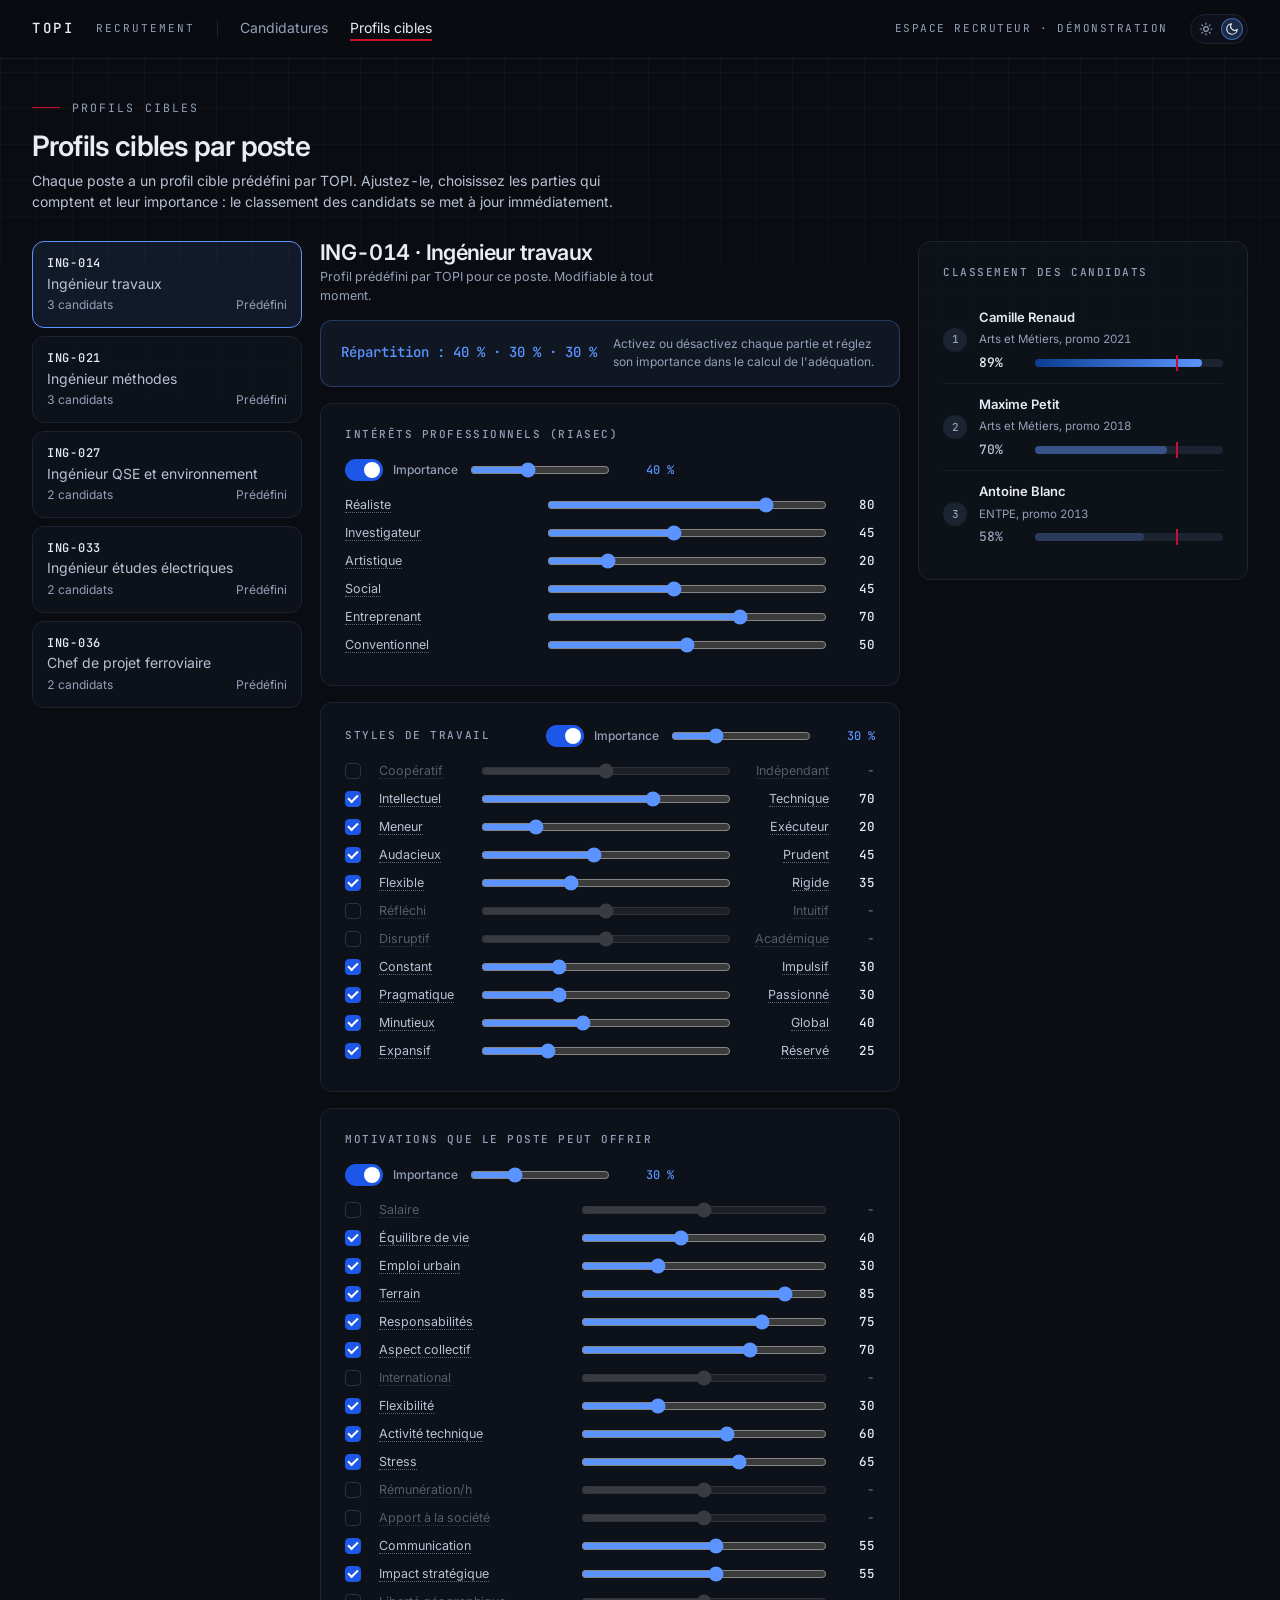
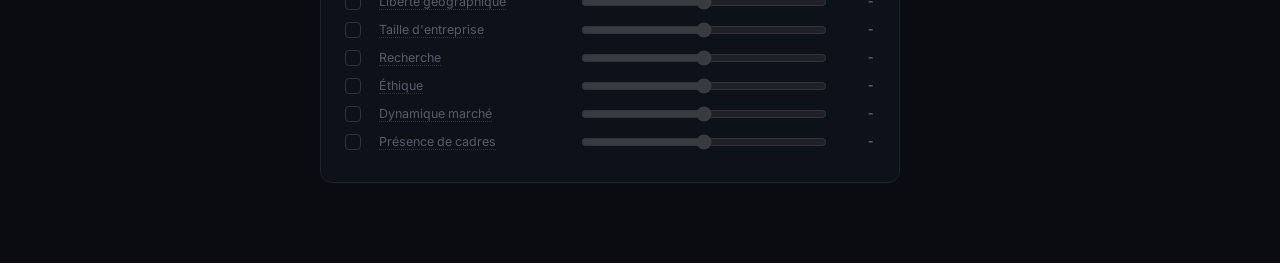
==== commit ee3f3c59: "Thème clair et interrupteur de thème Co-Authored-By: Claude Sonnet 5.5 <noreply@anthropic.com>" ====
--- a/cibles.html
+++ b/cibles.html
@@ -8,7 +8,8 @@
 <link href="https://fonts.googleapis.com/css2?family=Inter:wght@400;500;600;700&family=JetBrains+Mono:wght@400;500&display=swap" rel="stylesheet">
 <link rel="icon" href="favicon-32x32.png" sizes="32x32" type="image/png">
 <link rel="icon" href="favicon-192x192.png" sizes="192x192" type="image/png">
-<link rel="stylesheet" href="style.css?v=20261014b">
+<script>(function(){var k="topi-demo-theme",q=new URLSearchParams(location.search).get("theme"),t=null;try{if(q==="light"||q==="dark")localStorage.setItem(k,q);t=localStorage.getItem(k);}catch(e){}if(q==="light"||q==="dark")t=q;if(t==="light")document.documentElement.setAttribute("data-theme","light");})();</script>
+<link rel="stylesheet" href="style.css?v=20261014c">
 </head>
 <body>
 <header class="topbar">
@@ -17,6 +18,7 @@
   <span class="sep"></span>
   <nav><a href="index.html">Candidatures</a><a href="cibles.html" class="on">Profils cibles</a></nav>
   <div class="right">Espace recruteur · démonstration</div>
+  <button class="theme-toggle" type="button" role="switch" aria-checked="false" aria-label="Thème sombre activé. Passer au thème clair" title="Thème sombre activé. Passer au thème clair"><span class="tt-knob"></span><span class="tt-ic tt-sun"><svg viewBox="0 0 24 24" width="14" height="14" fill="none" stroke="currentColor" stroke-width="2" stroke-linecap="round" aria-hidden="true"><circle cx="12" cy="12" r="4"/><path d="M12 2v2M12 20v2M4.9 4.9l1.4 1.4M17.7 17.7l1.4 1.4M2 12h2M20 12h2M4.9 19.1l1.4-1.4M17.7 6.3l1.4-1.4"/></svg></span><span class="tt-ic tt-moon"><svg viewBox="0 0 24 24" width="14" height="14" fill="none" stroke="currentColor" stroke-width="2" stroke-linecap="round" stroke-linejoin="round" aria-hidden="true"><path d="M21 12.8A9 9 0 1 1 11.2 3a7 7 0 0 0 9.8 9.8z"/></svg></span></button>
 </header>
 <main class="wide">
   <div class="pagehead">
@@ -33,9 +35,9 @@
   </div>
 </main>
 <div id="tooltip" class="tooltip" role="tooltip"></div>
-<script src="data.js?v=20261014b"></script>
-<script src="defs.js?v=20261014b"></script>
-<script src="scoring.js?v=20261014b"></script>
+<script src="data.js?v=20261014c"></script>
+<script src="defs.js?v=20261014c"></script>
+<script src="scoring.js?v=20261014c"></script>
 <script>
 const params = new URLSearchParams(location.search);
 const refs = Object.keys(CIBLES_DEFAUT);
@@ -187,5 +189,6 @@
 document.addEventListener("mousemove", e => { if (tt.style.display === "block") place(e); });
 document.addEventListener("mouseout", e => { if (e.target.closest(".tip")) tt.style.display = "none"; });
 </script>
+<script src="theme.js?v=20261014c"></script>
 </body>
 </html>
--- a/style.css
+++ b/style.css
@@ -18,6 +18,58 @@
   --bad: #EF5A5A;
   --font-sans: "Inter", system-ui, -apple-system, "Segoe UI", sans-serif;
   --font-mono: "JetBrains Mono", ui-monospace, "Cascadia Mono", Consolas, monospace;
+  color-scheme: dark;
+  --card: color-mix(in srgb, var(--surface) 55%, transparent);
+  --card-shadow: none;
+  --row-hover: color-mix(in srgb, var(--surface) 85%, transparent);
+  --action-hover: var(--accent);
+  --grid: rgba(255, 255, 255, .03);
+  --tip-bg: #171C28;
+  --tip-line: #1C2331;
+  --switch-off: #2A3347;
+  --shadow-lg: rgba(0, 0, 0, .55);
+  --lv-mid: 42%;
+  --lv-low: 22%;
+  --s1: #5B94FF;
+  --s2: #34C77B;
+  --s3: #F0A23B;
+  --rel-ex: #5B94FF;
+  --rel-bon: #34C77B;
+  --rel-conv: #F0A23B;
+  --rel-mauv: #EF5A5A;
+}
+/* Thème clair : mêmes teintes de marque, surfaces claires, bleu d'action en accent. */
+:root[data-theme="light"] {
+  color-scheme: light;
+  --graphite: #F4F6FB;
+  --surface: #FFFFFF;
+  --line: #DBE1EC;
+  --ink: #0E1420;
+  --body: #2C3850;
+  --muted: #566580;
+  --accent: #1D57E8;
+  --action: #1D57E8;
+  --ok: #1E9E5C;
+  --warn: #C97A0B;
+  --bad: #D63B3B;
+  --card: #FFFFFF;
+  --card-shadow: 0 1px 2px rgba(15, 23, 42, .05), 0 6px 18px -10px rgba(15, 23, 42, .10);
+  --row-hover: color-mix(in srgb, var(--accent) 5%, transparent);
+  --action-hover: var(--brand);
+  --grid: rgba(14, 20, 32, .05);
+  --tip-bg: #0E1420;
+  --tip-line: #0E1420;
+  --switch-off: #C3CCDB;
+  --shadow-lg: rgba(15, 23, 42, .22);
+  --lv-mid: 55%;
+  --lv-low: 32%;
+  --s1: #1D57E8;
+  --s2: #1E9E5C;
+  --s3: #D98A12;
+  --rel-ex: #1D57E8;
+  --rel-bon: #1E9E5C;
+  --rel-conv: #C97A0B;
+  --rel-mauv: #D63B3B;
 }
 * { box-sizing: border-box; }
 html { background: var(--graphite); scroll-behavior: smooth; -webkit-font-smoothing: antialiased; }
@@ -27,7 +79,7 @@
 }
 body::before {
   content: ""; position: absolute; inset: 0 0 auto 0; height: 460px; z-index: -1; pointer-events: none;
-  background-image: linear-gradient(rgba(255, 255, 255, .03) 1px, transparent 1px), linear-gradient(90deg, rgba(255, 255, 255, .03) 1px, transparent 1px);
+  background-image: linear-gradient(var(--grid) 1px, transparent 1px), linear-gradient(90deg, var(--grid) 1px, transparent 1px);
   background-size: 36px 36px;
   -webkit-mask-image: linear-gradient(to bottom, #000 25%, transparent);
   mask-image: linear-gradient(to bottom, #000 25%, transparent);
@@ -62,9 +114,19 @@
 .pagehead .sub { margin: 0; }
 .actions2 { display: flex; gap: 10px; align-items: center; flex-wrap: wrap; justify-content: flex-end; }
 
+.theme-toggle { position: relative; display: inline-flex; align-items: center; justify-content: space-between; flex: none; width: 58px; height: 30px; padding: 0 7px; border: 1px solid var(--line); border-radius: 999px; background: var(--card); box-shadow: var(--card-shadow); color: var(--muted); cursor: pointer; transition: border-color .15s; }
+.theme-toggle:hover { border-color: var(--accent); }
+.theme-toggle .tt-ic { position: relative; z-index: 1; display: grid; place-items: center; width: 16px; height: 16px; transition: color .2s; }
+.theme-toggle .tt-moon { color: var(--ink); }
+.theme-toggle .tt-knob { position: absolute; top: 3px; left: 4px; width: 22px; height: 22px; border-radius: 50%; background: color-mix(in srgb, var(--accent) 20%, transparent); border: 1px solid color-mix(in srgb, var(--accent) 55%, transparent); transform: translateX(26px); transition: transform .25s cubic-bezier(.16, 1, .3, 1); }
+:root[data-theme="light"] .theme-toggle .tt-knob { transform: none; }
+:root[data-theme="light"] .theme-toggle .tt-sun { color: var(--ink); }
+:root[data-theme="light"] .theme-toggle .tt-moon { color: var(--muted); }
+@media (prefers-reduced-motion: reduce) { .theme-toggle .tt-knob { transition: none; } }
+
 /* ---- surfaces ---- */
 .card {
-  background: color-mix(in srgb, var(--surface) 55%, transparent); border: 1px solid var(--line);
+  background: var(--card); box-shadow: var(--card-shadow); border: 1px solid var(--line);
   border-radius: 12px; padding: 22px 24px;
 }
 .card h2 { font-family: var(--font-mono); font-size: 11px; font-weight: 500; text-transform: uppercase; letter-spacing: .14em; color: var(--muted); margin: 0 0 16px; }
@@ -85,7 +147,7 @@
 }
 .btn:hover { border-color: var(--accent); color: var(--accent); }
 .btn.primary { background: var(--action); border-color: var(--action); color: #fff; }
-.btn.primary:hover { background: var(--accent); border-color: var(--accent); color: #fff; }
+.btn.primary:hover { background: var(--action-hover); border-color: var(--action-hover); color: #fff; }
 .btn:disabled { opacity: .4; cursor: not-allowed; }
 .btn:disabled:hover { border-color: var(--line); color: var(--ink); }
 .btn.primary:disabled:hover { background: var(--action); border-color: var(--action); color: #fff; }
@@ -122,7 +184,7 @@
 .filters input:focus { outline: none; border-color: var(--accent); }
 tbody td { padding: 14px 12px; border-bottom: 1px solid color-mix(in srgb, var(--line) 70%, transparent); vertical-align: middle; }
 tbody tr { transition: background .15s; }
-tbody tr:hover { background: color-mix(in srgb, var(--surface) 85%, transparent); }
+tbody tr:hover { background: var(--row-hover); }
 .list thead th, .list tbody td, .filters td { padding-left: 8px; padding-right: 8px; }
 .list .filters input { min-width: 0; }
 td.muted { color: var(--muted); font-size: 12.5px; }
@@ -153,8 +215,8 @@
 .adq.high b { color: var(--ink); }
 .adq.high .abar i, .fill.ad-high { background: linear-gradient(90deg, var(--brand), var(--accent)); }
 .adq.mid b { color: var(--body); }
-.adq.mid .abar i, .fill.ad-mid { background: color-mix(in srgb, var(--accent) 42%, transparent); }
-.adq.low .abar i, .fill.ad-low { background: color-mix(in srgb, var(--accent) 22%, transparent); }
+.adq.mid .abar i, .fill.ad-mid { background: color-mix(in srgb, var(--accent) var(--lv-mid), transparent); }
+.adq.low .abar i, .fill.ad-low { background: color-mix(in srgb, var(--accent) var(--lv-low), transparent); }
 .gauge.high { color: var(--accent); }
 .gauge.mid { color: color-mix(in srgb, var(--accent) 60%, var(--muted)); }
 .gauge.low { color: var(--muted); }
@@ -177,10 +239,10 @@
 .avatar { width: 56px; height: 56px; border-radius: 50%; display: grid; place-items: center; font-family: var(--font-mono); font-size: 18px; font-weight: 500; color: var(--ink); background: color-mix(in srgb, var(--accent) 14%, transparent); border: 1px solid color-mix(in srgb, var(--accent) 45%, transparent); }
 .rel { --c: var(--accent); display: inline-flex; align-items: center; gap: .45rem; padding: .3rem .75rem; border-radius: 999px; font-size: 12px; font-weight: 500; color: var(--ink); background: color-mix(in srgb, var(--c) 14%, transparent); border: 1px solid color-mix(in srgb, var(--c) 45%, transparent); cursor: help; }
 .rel i { width: .45rem; height: .45rem; border-radius: 999px; background: var(--c); }
-.rel-excellent { --c: #5B94FF; }
-.rel-bon { --c: #34C77B; }
-.rel-convenable { --c: #F0A23B; }
-.rel-mauvais { --c: #EF5A5A; }
+.rel-excellent { --c: var(--rel-ex); }
+.rel-bon { --c: var(--rel-bon); }
+.rel-convenable { --c: var(--rel-conv); }
+.rel-mauvais { --c: var(--rel-mauv); }
 .triplet { display: flex; gap: 8px; margin: 6px 0 14px; }
 .triplet .tip { background: color-mix(in srgb, var(--accent) 16%, transparent); border: 1px solid color-mix(in srgb, var(--accent) 45%, transparent); color: var(--ink); font-family: var(--font-mono); font-weight: 500; border-radius: 6px; padding: 4px 10px; font-size: 13px; letter-spacing: .06em; }
 .triplet .tip:nth-child(2) { opacity: .82; }
@@ -194,9 +256,9 @@
 .axis .tgt { position: absolute; top: -6px; width: 16px; height: 16px; margin-left: -8px; border-radius: 50%; border: 1.5px solid var(--ink); background: transparent; box-sizing: border-box; }
 .tip { cursor: help; border-bottom: 1px dotted color-mix(in srgb, var(--muted) 60%, transparent); }
 .triplet .tip, svg .tip { border-bottom: 0; }
-.tooltip { position: fixed; display: none; z-index: 50; max-width: 340px; background: #171C28; color: var(--ink); border: 1px solid var(--line); padding: 10px 13px; border-radius: 8px; box-shadow: 0 14px 34px rgba(0, 0, 0, .55); font-size: 12px; line-height: 1.5; pointer-events: none; }
-.tooltip b { display: block; color: var(--ink); margin-bottom: 3px; font-size: 12.5px; }
-.tooltip span { color: var(--body); font-weight: 400; }
+.tooltip { position: fixed; display: none; z-index: 50; max-width: 340px; background: var(--tip-bg); color: #E8ECF4; border: 1px solid var(--tip-line); padding: 10px 13px; border-radius: 8px; box-shadow: 0 14px 34px var(--shadow-lg); font-size: 12px; line-height: 1.5; pointer-events: none; }
+.tooltip b { display: block; color: #E8ECF4; margin-bottom: 3px; font-size: 12.5px; }
+.tooltip span { color: #B8C2D4; font-weight: 400; }
 .legend { display: flex; flex-wrap: wrap; gap: 18px; margin-top: 14px; font-size: 11.5px; color: var(--muted); }
 .legend span { display: inline-flex; align-items: center; gap: 7px; }
 .lg { display: inline-block; }
@@ -227,7 +289,7 @@
 /* ---- profils cibles ---- */
 .editor { display: grid; grid-template-columns: 270px 1fr 330px; gap: 18px; align-items: start; }
 @media (max-width: 1100px) { .editor { grid-template-columns: 1fr; } }
-.plist button { width: 100%; text-align: left; border: 1px solid var(--line); background: color-mix(in srgb, var(--surface) 55%, transparent); color: var(--body); border-radius: 12px; padding: 12px 14px; margin-bottom: 8px; font: inherit; cursor: pointer; transition: border-color .15s, background .15s; }
+.plist button { width: 100%; text-align: left; border: 1px solid var(--line); background: var(--card); box-shadow: var(--card-shadow); color: var(--body); border-radius: 12px; padding: 12px 14px; margin-bottom: 8px; font: inherit; cursor: pointer; transition: border-color .15s, background .15s; }
 .plist button:hover { border-color: var(--accent); }
 .plist button.on { border-color: var(--accent); background: color-mix(in srgb, var(--accent) 10%, transparent); }
 .plist b { display: block; font-family: var(--font-mono); font-size: 12px; font-weight: 500; letter-spacing: .06em; color: var(--ink); }
@@ -266,7 +328,7 @@
 .wctl.off b { color: var(--muted); }
 .sw { position: relative; display: inline-block; width: 38px; height: 22px; }
 .sw input { opacity: 0; width: 0; height: 0; }
-.sw span { position: absolute; inset: 0; background: #2A3347; border-radius: 22px; cursor: pointer; transition: background .15s; }
+.sw span { position: absolute; inset: 0; background: var(--switch-off); border-radius: 22px; cursor: pointer; transition: background .15s; }
 .sw span::before { content: ""; position: absolute; width: 16px; height: 16px; left: 3px; top: 3px; background: #fff; border-radius: 50%; transition: transform .15s; }
 .sw input:checked + span { background: var(--action); }
 .sw input:checked + span::before { transform: translateX(16px); }
@@ -304,6 +366,7 @@
 @media (max-width: 640px) {
   .topbar { flex-wrap: wrap; gap: 8px 16px; padding: 12px 16px; }
   .topbar .right { display: none; }
+  .theme-toggle { margin-left: auto; }
   .topbar .sep { display: none; }
   .topbar nav { order: 3; width: 100%; gap: 16px; overflow-x: auto; white-space: nowrap; }
   main { padding: 26px 16px 48px; }
@@ -321,7 +384,7 @@
   :root { --graphite: #fff; --surface: #fff; --line: #D5DAE5; --ink: #0A0C11; --body: #1E2430; --muted: #4B5568; --accent: #1D57E8; }
   html, body { background: #fff !important; }
   body::before { display: none; }
-  .topbar, .tabs, .back, .head .actions, .note, .btn, .actions2, .eyebrow { display: none !important; }
+  .topbar, .theme-toggle, .tabs, .back, .head .actions, .note, .btn, .actions2, .eyebrow { display: none !important; }
   main { padding: 0; }
   .card { border: 0; padding: 8px 0; background: none; }
 }
